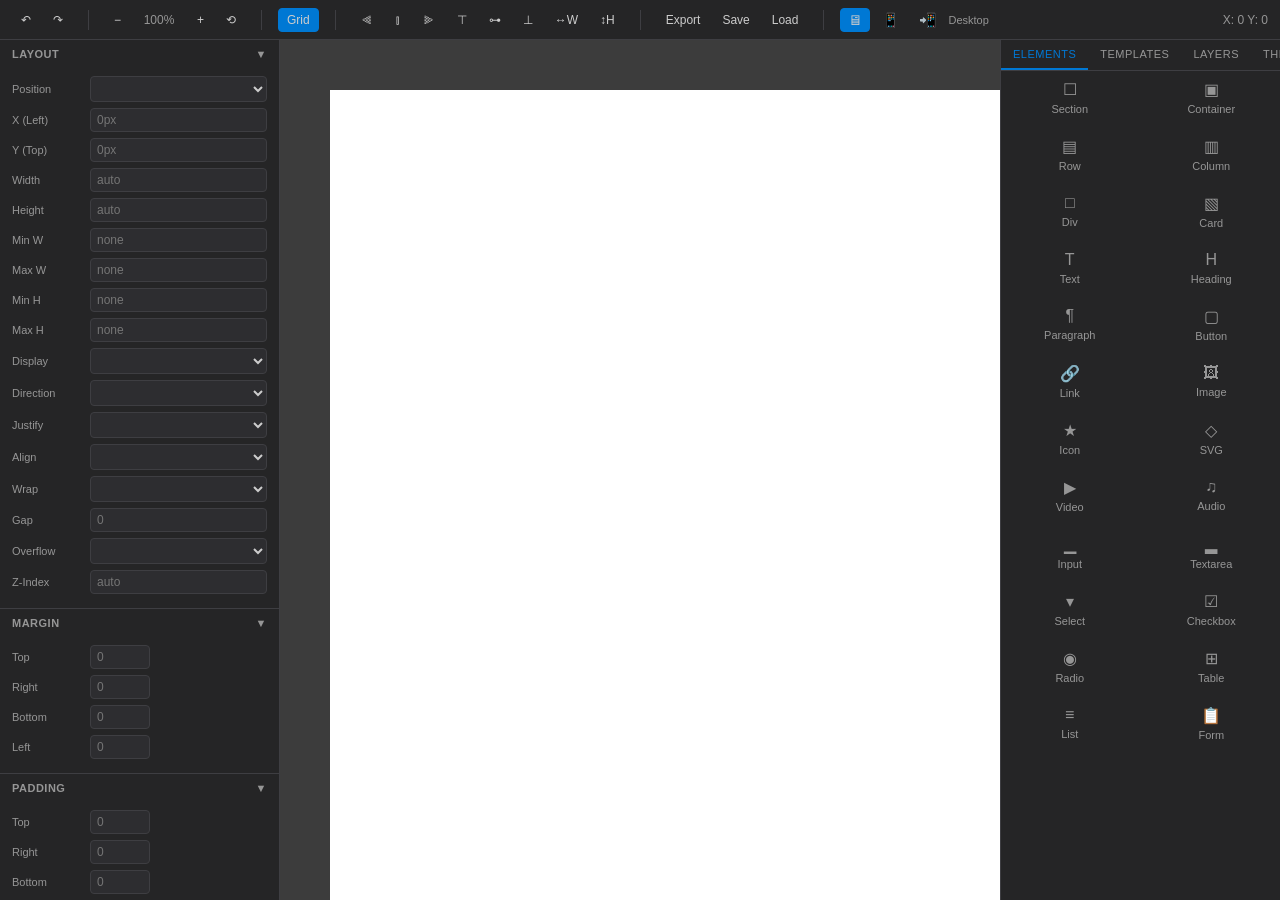
==== index.html @ 26aa36fc "add" ====
<!DOCTYPE html>
<html lang="vi">
<head>
    <meta charset="UTF-8">
    <meta name="viewport" content="width=device-width, initial-scale=1.0">
    <title>HTML Visual Editor</title>
    <link rel="stylesheet" href="css/editor.css">
</head>
<body>
    <div class="editor-layout">
        <!-- Toolbar -->
        <div class="editor-toolbar">
            <div class="toolbar-group">
                <button id="btn-undo" title="Undo (Ctrl+Z)">↶</button>
                <button id="btn-redo" title="Redo (Ctrl+Shift+Z)">↷</button>
            </div>
            <div class="toolbar-separator"></div>
            <div class="toolbar-group">
                <button id="btn-zoom-out" title="Zoom Out">−</button>
                <span class="zoom-display" id="zoom-display">100%</span>
                <button id="btn-zoom-in" title="Zoom In">+</button>
                <button id="btn-zoom-reset" title="Reset Zoom">⟲</button>
            </div>
            <div class="toolbar-separator"></div>
            <div class="toolbar-group">
                <button id="btn-toggle-grid" title="Toggle Grid" class="active">Grid</button>
            </div>
            <div class="toolbar-separator"></div>
            <div class="toolbar-group">
                <button id="btn-align-left" title="Align Left">⫷</button>
                <button id="btn-align-center" title="Align Center H">⫿</button>
                <button id="btn-align-right" title="Align Right">⫸</button>
                <button id="btn-align-top" title="Align Top">⊤</button>
                <button id="btn-align-middle" title="Align Middle V">⊶</button>
                <button id="btn-align-bottom" title="Align Bottom">⊥</button>
                <button id="btn-full-width" title="Full Width">↔W</button>
                <button id="btn-full-height" title="Full Height">↕H</button>
            </div>
            <div class="toolbar-separator"></div>
            <div class="toolbar-group">
                <button id="btn-export" title="Export">Export</button>
                <button id="btn-save" title="Save">Save</button>
                <button id="btn-load" title="Load">Load</button>
            </div>
            <div class="toolbar-separator"></div>
            <div class="toolbar-group" id="viewport-switcher">
                <button id="btn-bp-desktop" class="active" title="Desktop (full width)" data-bp="desktop">🖥</button>
                <button id="btn-bp-tablet" title="Tablet (768px)" data-bp="tablet">📱</button>
                <button id="btn-bp-mobile" title="Mobile (375px)" data-bp="mobile">📲</button>
                <span class="viewport-label" id="viewport-label">Desktop</span>
            </div>
            <span class="coords-display" id="coords-display">X: 0 Y: 0</span>
        </div>

        <!-- Main area -->
        <div class="editor-main">
            <!-- Left Panel: Properties -->
            <div class="panel-left" id="panel-left">
                <div class="panel-section">
                    <div class="panel-section-header">
                        Properties
                        <span class="arrow">▼</span>
                    </div>
                </div>
                <!-- Property panel content sẽ được render bởi JS -->
            </div>

            <!-- Canvas -->
            <div class="canvas-wrapper" id="canvas-wrapper">
                <div class="canvas-container" id="canvas-container">
                    <div class="canvas show-grid" id="canvas">
                        <!-- Elements sẽ được thêm vào đây -->
                    </div>
                </div>
                <!-- Overlay layer -->
                <div class="overlay-layer" id="overlay-layer"></div>
            </div>

            <!-- Right Panel: Elements + Layers -->
            <div class="panel-right" id="panel-right">
                <div class="panel-tabs">
                    <div class="panel-tab active" data-tab="elements">Elements</div>
                    <div class="panel-tab" data-tab="templates">Templates</div>
                    <div class="panel-tab" data-tab="layers">Layers</div>
                    <div class="panel-tab" data-tab="theme">Theme</div>
                </div>
                <div class="panel-tab-content active" data-tab-content="elements">
                    <!-- Element library content sẽ được render bởi JS -->
                </div>
                <div class="panel-tab-content" data-tab-content="templates">
                    <!-- Template library sẽ được render bởi JS -->
                </div>
                <div class="panel-tab-content" data-tab-content="layers">
                    <!-- Layer panel content sẽ được render bởi JS -->
                </div>
                <div class="panel-tab-content" data-tab-content="theme">
                    <!-- Theme manager sẽ được render bởi JS -->
                </div>
            </div>
        </div>
    </div>

    <!-- Context Menu -->
    <div class="context-menu" id="context-menu"></div>

    <!-- Main entry point -->
    <script type="module" src="js/editor.js"></script>
</body>
</html>
---- css/editor.css ----
/* ===== Reset & Base ===== */
* {
    margin: 0;
    padding: 0;
    box-sizing: border-box;
}

:root {
    --panel-width: 280px;
    --toolbar-height: 40px;
    --bg-primary: #1e1e1e;
    --bg-secondary: #252526;
    --bg-tertiary: #2d2d30;
    --bg-canvas: #3c3c3c;
    --text-primary: #cccccc;
    --text-secondary: #969696;
    --accent: #0078d4;
    --accent-hover: #1a8cff;
    --border-color: #3e3e42;
    --grid-color: rgba(255, 255, 255, 0.05);
    --grid-color-major: rgba(255, 255, 255, 0.1);
    --overlay-color: #0078d4;
    --hover-color: #ff6600;
    --handle-size: 8px;
    --guide-color: #ff00ff;
    --font-family: 'Segoe UI', Tahoma, Geneva, Verdana, sans-serif;
    --font-size: 12px;
    --radius: 4px;
    --transition: 0.15s ease;
}

html, body {
    width: 100%;
    height: 100%;
    overflow: hidden;
    font-family: var(--font-family);
    font-size: var(--font-size);
    color: var(--text-primary);
    background: var(--bg-primary);
}

/* ===== Layout chính ===== */
.editor-layout {
    display: flex;
    width: 100%;
    height: 100%;
    flex-direction: column;
}

.editor-toolbar {
    height: var(--toolbar-height);
    background: var(--bg-secondary);
    border-bottom: 1px solid var(--border-color);
    display: flex;
    align-items: center;
    padding: 0 12px;
    gap: 8px;
    flex-shrink: 0;
}

.editor-toolbar .toolbar-group {
    display: flex;
    align-items: center;
    gap: 4px;
}

.editor-toolbar .toolbar-separator {
    width: 1px;
    height: 20px;
    background: var(--border-color);
    margin: 0 8px;
}

.editor-toolbar button {
    background: transparent;
    border: 1px solid transparent;
    color: var(--text-primary);
    padding: 4px 8px;
    border-radius: var(--radius);
    cursor: pointer;
    font-size: var(--font-size);
    transition: background var(--transition);
}

.editor-toolbar button:hover {
    background: var(--bg-tertiary);
    border-color: var(--border-color);
}

.editor-toolbar button.active {
    background: var(--accent);
    border-color: var(--accent);
}

.editor-toolbar .zoom-display {
    color: var(--text-secondary);
    min-width: 50px;
    text-align: center;
}

.editor-toolbar .coords-display {
    color: var(--text-secondary);
    margin-left: auto;
    min-width: 100px;
    text-align: right;
}

.editor-main {
    display: flex;
    flex: 1;
    overflow: hidden;
}

/* ===== Left Panel (Property) ===== */
.panel-left {
    width: var(--panel-width);
    background: var(--bg-secondary);
    border-right: 1px solid var(--border-color);
    overflow-y: auto;
    flex-shrink: 0;
}

.panel-left::-webkit-scrollbar {
    width: 6px;
}

.panel-left::-webkit-scrollbar-track {
    background: var(--bg-secondary);
}

.panel-left::-webkit-scrollbar-thumb {
    background: var(--bg-tertiary);
    border-radius: 3px;
}

/* ===== Canvas Area ===== */
.canvas-wrapper {
    flex: 1;
    position: relative;
    overflow: hidden;
    background: var(--bg-canvas);
}

.canvas-container {
    position: absolute;
    top: 0;
    left: 0;
    width: 100%;
    height: 100%;
    overflow: auto;
    transform-origin: 0 0;
}

.canvas {
    position: relative;
    min-width: 2000px;
    min-height: 2000px;
    background: white;
    margin: 50px;
}

/* Grid nền */
.canvas.show-grid {
    background-image:
        linear-gradient(var(--grid-color) 1px, transparent 1px),
        linear-gradient(90deg, var(--grid-color) 1px, transparent 1px),
        linear-gradient(var(--grid-color-major) 1px, transparent 1px),
        linear-gradient(90deg, var(--grid-color-major) 1px, transparent 1px);
    background-size:
        10px 10px,
        10px 10px,
        100px 100px,
        100px 100px;
}

/* ===== Right Panel ===== */
.panel-right {
    width: var(--panel-width);
    background: var(--bg-secondary);
    border-left: 1px solid var(--border-color);
    display: flex;
    flex-direction: column;
    flex-shrink: 0;
    overflow: hidden;
}

.panel-right::-webkit-scrollbar {
    width: 6px;
}

.panel-right::-webkit-scrollbar-track {
    background: var(--bg-secondary);
}

.panel-right::-webkit-scrollbar-thumb {
    background: var(--bg-tertiary);
    border-radius: 3px;
}

/* ===== Panel Sections ===== */
.panel-section {
    border-bottom: 1px solid var(--border-color);
}

.panel-section-header {
    padding: 8px 12px;
    font-weight: 600;
    font-size: 11px;
    text-transform: uppercase;
    letter-spacing: 0.5px;
    color: var(--text-secondary);
    cursor: pointer;
    display: flex;
    justify-content: space-between;
    align-items: center;
    user-select: none;
}

.panel-section-header:hover {
    background: var(--bg-tertiary);
}

.panel-section-header .arrow {
    transition: transform var(--transition);
}

.panel-section-header.collapsed .arrow {
    transform: rotate(-90deg);
}

.panel-section-body {
    padding: 8px 12px;
}

.panel-section-body.collapsed {
    display: none;
}

/* ===== Form Controls ===== */
.prop-row {
    display: flex;
    align-items: center;
    margin-bottom: 6px;
    gap: 8px;
}

.prop-label {
    width: 70px;
    font-size: 11px;
    color: var(--text-secondary);
    flex-shrink: 0;
}

.prop-input {
    flex: 1;
    background: var(--bg-tertiary);
    border: 1px solid var(--border-color);
    color: var(--text-primary);
    padding: 4px 6px;
    border-radius: var(--radius);
    font-size: var(--font-size);
    outline: none;
    transition: border-color var(--transition);
}

.prop-input:focus {
    border-color: var(--accent);
}

.prop-input-short {
    width: 60px;
    flex: none;
}

.prop-select {
    flex: 1;
    background: var(--bg-tertiary);
    border: 1px solid var(--border-color);
    color: var(--text-primary);
    padding: 4px 6px;
    border-radius: var(--radius);
    font-size: var(--font-size);
    outline: none;
    cursor: pointer;
}

.prop-select:focus {
    border-color: var(--accent);
}

.prop-color {
    width: 24px;
    height: 24px;
    border: 1px solid var(--border-color);
    border-radius: var(--radius);
    cursor: pointer;
    padding: 0;
    overflow: hidden;
}

.prop-color::-webkit-color-swatch-wrapper {
    padding: 0;
}

.prop-color::-webkit-color-swatch {
    border: none;
}

/* Grid inputs (4 inputs cho margin/padding) */
.prop-grid {
    display: grid;
    grid-template-columns: 1fr 1fr;
    gap: 4px;
}

.prop-grid .prop-input {
    text-align: center;
}

/* ===== Overlay ===== */
.overlay-layer {
    position: absolute;
    top: 0;
    left: 0;
    width: 100%;
    height: 100%;
    pointer-events: none;
    z-index: 9999;
}

.overlay-selection {
    position: absolute;
    border: 2px solid var(--overlay-color);
    pointer-events: none;
}

.overlay-hover {
    position: absolute;
    border: 1px dashed var(--hover-color);
    pointer-events: none;
}

/* Resize Handles */
.resize-handle {
    position: absolute;
    width: var(--handle-size);
    height: var(--handle-size);
    background: white;
    border: 2px solid var(--overlay-color);
    border-radius: 1px;
    pointer-events: all;
    z-index: 10000;
}

.resize-handle.nw { top: -4px; left: -4px; cursor: nw-resize; }
.resize-handle.n { top: -4px; left: 50%; transform: translateX(-50%); cursor: n-resize; }
.resize-handle.ne { top: -4px; right: -4px; cursor: ne-resize; }
.resize-handle.e { top: 50%; right: -4px; transform: translateY(-50%); cursor: e-resize; }
.resize-handle.se { bottom: -4px; right: -4px; cursor: se-resize; }
.resize-handle.s { bottom: -4px; left: 50%; transform: translateX(-50%); cursor: s-resize; }
.resize-handle.sw { bottom: -4px; left: -4px; cursor: sw-resize; }
.resize-handle.w { top: 50%; left: -4px; transform: translateY(-50%); cursor: w-resize; }

/* Move Handle */
.move-handle {
    position: absolute;
    top: -24px;
    left: 50%;
    transform: translateX(-50%);
    width: 20px;
    height: 20px;
    background: var(--overlay-color);
    border-radius: 50%;
    cursor: move;
    pointer-events: all;
    display: flex;
    align-items: center;
    justify-content: center;
    z-index: 10000;
}

.move-handle::after {
    content: '✥';
    color: white;
    font-size: 10px;
}

/* Rotation Handle */
.rotation-handle {
    position: absolute;
    top: -40px;
    left: 50%;
    transform: translateX(-50%);
    width: 16px;
    height: 16px;
    background: white;
    border: 2px solid var(--overlay-color);
    border-radius: 50%;
    cursor: grab;
    pointer-events: all;
    z-index: 10000;
}

.rotation-line {
    position: absolute;
    top: -26px;
    left: 50%;
    transform: translateX(-50%);
    width: 1px;
    height: 16px;
    background: var(--overlay-color);
    pointer-events: none;
}

/* Dimension label */
.overlay-dimension {
    position: absolute;
    bottom: -22px;
    left: 50%;
    transform: translateX(-50%);
    background: var(--overlay-color);
    color: white;
    padding: 2px 6px;
    border-radius: 2px;
    font-size: 10px;
    white-space: nowrap;
    pointer-events: none;
}

/* Position label */
.overlay-position {
    position: absolute;
    top: -22px;
    left: 0;
    background: var(--overlay-color);
    color: white;
    padding: 2px 6px;
    border-radius: 2px;
    font-size: 10px;
    white-space: nowrap;
    pointer-events: none;
}

/* Guide Lines */
.guide-line {
    position: absolute;
    background: var(--guide-color);
    pointer-events: none;
    z-index: 9998;
}

.guide-line.horizontal {
    height: 1px;
    width: 100%;
    left: 0;
}

.guide-line.vertical {
    width: 1px;
    height: 100%;
    top: 0;
}

/* ===== Element Library ===== */
.element-library {
    padding: 8px;
    overflow-y: auto;
    flex: 1;
}

.element-library-grid {
    display: grid;
    grid-template-columns: 1fr 1fr;
    gap: 4px;
}

.element-library-item {
    padding: 8px 4px;
    text-align: center;
    border-radius: var(--radius);
    cursor: pointer;
    border: 1px solid transparent;
    transition: all var(--transition);
    font-size: 11px;
    color: var(--text-secondary);
}

.element-library-item:hover {
    background: var(--bg-tertiary);
    border-color: var(--border-color);
    color: var(--text-primary);
}

.element-library-item.disabled {
    opacity: 0.4;
    cursor: not-allowed;
}

.element-library-item .el-icon {
    display: block;
    margin-bottom: 4px;
    font-size: 16px;
}

/* ===== Layer Panel ===== */
.layer-panel {
    overflow-y: auto;
    flex: 1;
}

.layer-tree {
    padding: 4px 0;
}

.layer-item {
    padding: 4px 8px;
    display: flex;
    align-items: center;
    gap: 4px;
    cursor: pointer;
    border-radius: 2px;
    user-select: none;
    font-size: 12px;
}

.layer-item:hover {
    background: var(--bg-tertiary);
}

.layer-item.selected {
    background: var(--accent);
    color: white;
}

.layer-item .layer-indent {
    flex-shrink: 0;
}

.layer-item .layer-toggle {
    width: 16px;
    height: 16px;
    display: flex;
    align-items: center;
    justify-content: center;
    cursor: pointer;
    flex-shrink: 0;
}

.layer-item .layer-icon {
    width: 16px;
    text-align: center;
    flex-shrink: 0;
    font-size: 10px;
}

.layer-item .layer-name {
    flex: 1;
    overflow: hidden;
    text-overflow: ellipsis;
    white-space: nowrap;
}

.layer-item .layer-name-input {
    flex: 1;
    background: var(--bg-tertiary);
    border: 1px solid var(--accent);
    color: var(--text-primary);
    padding: 1px 4px;
    font-size: 12px;
    outline: none;
    border-radius: 2px;
}

/* Layer actions (visibility button) */
.layer-item .layer-actions {
    display: none;
    align-items: center;
    gap: 2px;
    flex-shrink: 0;
}

.layer-item:hover .layer-actions {
    display: flex;
}

.layer-item .layer-btn-vis {
    width: 16px;
    height: 16px;
    display: flex;
    align-items: center;
    justify-content: center;
    border-radius: 2px;
    font-size: 9px;
    cursor: pointer;
    color: var(--text-secondary);
    line-height: 1;
}

.layer-item .layer-btn-vis:hover {
    color: var(--text-primary);
    background: rgba(255,255,255,0.1);
}

/* Hidden element trong layer */
.layer-item.hidden .layer-name {
    opacity: 0.4;
    font-style: italic;
}

.layer-item.hidden .layer-btn-vis {
    display: flex;
    color: var(--text-secondary);
}

/* ===== Context Menu ===== */
.context-menu {
    position: fixed;
    background: var(--bg-secondary);
    border: 1px solid var(--border-color);
    border-radius: var(--radius);
    padding: 4px 0;
    min-width: 180px;
    box-shadow: 0 4px 12px rgba(0, 0, 0, 0.4);
    z-index: 99999;
    display: none;
}

.context-menu.visible {
    display: block;
}

.context-menu-item {
    padding: 6px 12px;
    display: flex;
    justify-content: space-between;
    align-items: center;
    cursor: pointer;
    font-size: 12px;
}

.context-menu-item:hover {
    background: var(--accent);
    color: white;
}

.context-menu-item.disabled {
    opacity: 0.4;
    cursor: not-allowed;
}

.context-menu-item .shortcut {
    color: var(--text-secondary);
    font-size: 11px;
    margin-left: 24px;
}

.context-menu-item:hover .shortcut {
    color: rgba(255, 255, 255, 0.7);
}

.context-menu-separator {
    height: 1px;
    background: var(--border-color);
    margin: 4px 0;
}

/* ===== Canvas Elements (trong canvas) ===== */
/* Position được quản lý hoàn toàn bởi JS — không set cứng ở đây */
.canvas [data-editor-element] {
    cursor: default;
    user-select: none;
    min-width: 20px;
    min-height: 20px;
}

/* ===== Tabs cho right panel ===== */
.panel-tabs {
    display: flex;
    border-bottom: 1px solid var(--border-color);
    flex-shrink: 0;
}

.panel-tab {
    flex: 1;
    padding: 8px 12px;
    text-align: center;
    cursor: pointer;
    font-size: 11px;
    text-transform: uppercase;
    letter-spacing: 0.5px;
    color: var(--text-secondary);
    border-bottom: 2px solid transparent;
    transition: all var(--transition);
}

.panel-tab:hover {
    color: var(--text-primary);
    background: var(--bg-tertiary);
}

.panel-tab.active {
    color: var(--accent);
    border-bottom-color: var(--accent);
}

.panel-tab-content {
    display: none;
    flex: 1;
    overflow-y: auto;
}

.panel-tab-content.active {
    display: flex;
    flex-direction: column;
}

/* ===== Scrollbar ===== */
::-webkit-scrollbar {
    width: 8px;
    height: 8px;
}

::-webkit-scrollbar-track {
    background: var(--bg-primary);
}

::-webkit-scrollbar-thumb {
    background: var(--bg-tertiary);
    border-radius: 4px;
}

::-webkit-scrollbar-thumb:hover {
    background: #555;
}

/* ===== Template Panel ===== */
.template-list {
    display: flex;
    flex-direction: column;
}

/* ===== Viewport Switcher ===== */
#viewport-switcher button {
    font-size: 14px;
    padding: 3px 7px;
}

.viewport-label {
    font-size: 11px;
    color: var(--text-secondary);
    min-width: 50px;
}

/* Canvas breakpoint indicator */
.canvas-wrapper.bp-tablet .canvas {
    box-shadow: 0 0 0 2px #f0a000, 0 0 0 4px rgba(240,160,0,0.2);
}

.canvas-wrapper.bp-mobile .canvas {
    box-shadow: 0 0 0 2px #e05050, 0 0 0 4px rgba(224,80,80,0.2);
}

/* ===== Multi-select notice in property panel ===== */
.multi-select-notice {
    padding: 10px 12px;
    font-size: 11px;
    color: var(--text-secondary);
    border-bottom: 1px solid var(--border-color);
    background: var(--bg-tertiary);
    text-align: center;
    letter-spacing: 0.3px;
}

/* Breakpoint badge trong property panel */
.bp-badge {
    padding: 4px 12px;
    font-size: 11px;
    font-weight: 600;
    border-bottom: 2px solid #f0a000;
    background: rgba(240, 160, 0, 0.1);
    color: #f0a000;
    text-align: center;
    letter-spacing: 0.3px;
}

.bp-badge[style*="display: none"] + * {
    /* Không cần thêm spacing khi badge ẩn */
}

/* Rubber-band selection rect */
.overlay-rubber-band {
    position: absolute;
    border: 1px dashed var(--accent);
    background: rgba(0, 120, 212, 0.08);
    pointer-events: none;
    z-index: 9998;
}

/* Multi-select badge */
.overlay-multi-badge {
    position: absolute;
    bottom: -22px;
    left: 50%;
    transform: translateX(-50%);
    background: var(--accent);
    color: white;
    padding: 2px 8px;
    border-radius: 2px;
    font-size: 10px;
    white-space: nowrap;
    pointer-events: none;
}

@keyframes fadeIn {
    from { opacity: 0; transform: translateX(-50%) translateY(10px); }
    to { opacity: 1; transform: translateX(-50%) translateY(0); }
}
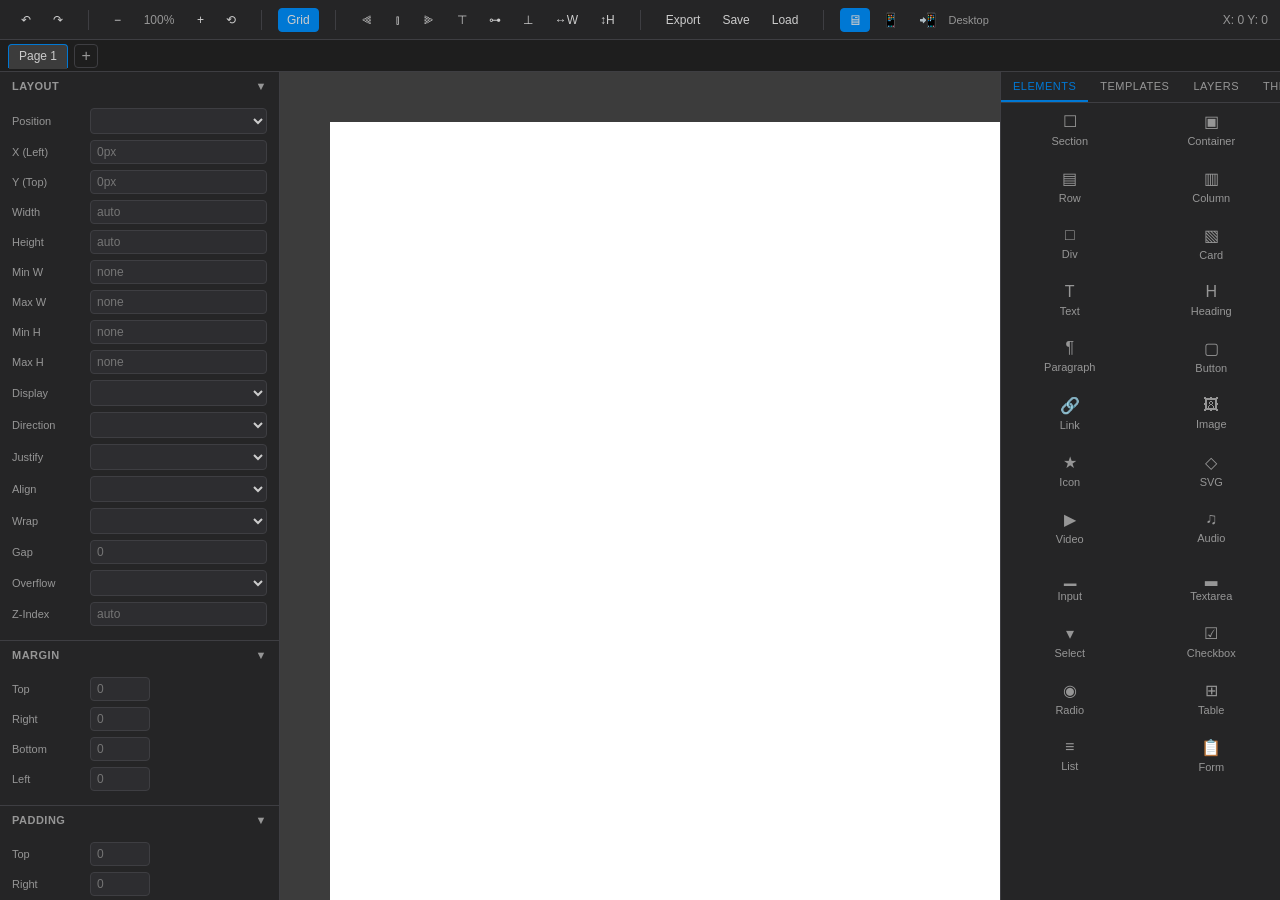
==== commit 0661e2a7: "update new" ====
--- a/index.html
+++ b/index.html
@@ -51,6 +51,9 @@
             </div>
             <span class="coords-display" id="coords-display">X: 0 Y: 0</span>
         </div>
+
+        <!-- Page Tab Bar -->
+        <div id="page-tab-bar"></div>
 
         <!-- Main area -->
         <div class="editor-main">
--- a/css/editor.css
+++ b/css/editor.css
@@ -815,3 +815,151 @@
     from { opacity: 0; transform: translateX(-50%) translateY(10px); }
     to { opacity: 1; transform: translateX(-50%) translateY(0); }
 }
+
+/* ===== Page Tab Bar ===== */
+#page-tab-bar {
+    display: flex;
+    align-items: center;
+    background: var(--bg-primary);
+    border-bottom: 1px solid var(--border-color);
+    padding: 0 8px;
+    gap: 2px;
+    height: 32px;
+    flex-shrink: 0;
+    overflow-x: auto;
+    overflow-y: hidden;
+    scrollbar-width: thin;
+}
+
+#page-tab-bar::-webkit-scrollbar {
+    height: 3px;
+}
+
+#page-tab-bar::-webkit-scrollbar-track {
+    background: transparent;
+}
+
+#page-tab-bar::-webkit-scrollbar-thumb {
+    background: var(--bg-tertiary);
+    border-radius: 2px;
+}
+
+.page-tab {
+    display: flex;
+    align-items: center;
+    height: 24px;
+    padding: 0 10px;
+    border-radius: var(--radius) var(--radius) 0 0;
+    cursor: pointer;
+    font-size: 12px;
+    color: var(--text-secondary);
+    background: var(--bg-secondary);
+    border: 1px solid var(--border-color);
+    border-bottom: none;
+    white-space: nowrap;
+    user-select: none;
+    transition: background var(--transition), color var(--transition);
+    position: relative;
+    flex-shrink: 0;
+    max-width: 160px;
+}
+
+.page-tab:hover {
+    background: var(--bg-tertiary);
+    color: var(--text-primary);
+}
+
+.page-tab.active {
+    background: var(--bg-canvas);
+    color: var(--text-primary);
+    border-color: var(--accent);
+    border-bottom-color: var(--bg-canvas);
+}
+
+.page-tab.active::after {
+    content: '';
+    position: absolute;
+    bottom: -1px;
+    left: 0;
+    right: 0;
+    height: 1px;
+    background: var(--bg-canvas);
+}
+
+.page-tab-name {
+    overflow: hidden;
+    text-overflow: ellipsis;
+    white-space: nowrap;
+    max-width: 130px;
+    display: block;
+}
+
+/* Inline rename input */
+.page-tab-rename-input {
+    background: var(--bg-tertiary);
+    border: 1px solid var(--accent);
+    color: var(--text-primary);
+    padding: 1px 4px;
+    font-size: 12px;
+    outline: none;
+    border-radius: 2px;
+    min-width: 60px;
+    max-width: 120px;
+    font-family: var(--font-family);
+}
+
+/* Add page button */
+.page-tab-add {
+    display: flex;
+    align-items: center;
+    justify-content: center;
+    width: 24px;
+    height: 24px;
+    border: 1px solid var(--border-color);
+    border-radius: var(--radius);
+    background: transparent;
+    color: var(--text-secondary);
+    font-size: 16px;
+    line-height: 1;
+    cursor: pointer;
+    flex-shrink: 0;
+    transition: background var(--transition), color var(--transition);
+    margin-left: 4px;
+}
+
+.page-tab-add:hover {
+    background: var(--bg-tertiary);
+    color: var(--text-primary);
+    border-color: var(--accent);
+}
+
+/* Tab Context Menu */
+.page-tab-context-menu {
+    position: fixed;
+    background: var(--bg-secondary);
+    border: 1px solid var(--border-color);
+    border-radius: var(--radius);
+    padding: 4px 0;
+    min-width: 140px;
+    box-shadow: 0 4px 12px rgba(0, 0, 0, 0.4);
+    z-index: 99999;
+}
+
+.page-tab-context-item {
+    padding: 6px 12px;
+    cursor: pointer;
+    font-size: 12px;
+    color: var(--text-primary);
+    transition: background var(--transition);
+}
+
+.page-tab-context-item:hover {
+    background: var(--accent);
+    color: white;
+}
+
+.page-tab-context-item.disabled {
+    opacity: 0.4;
+    cursor: not-allowed;
+    pointer-events: none;
+}
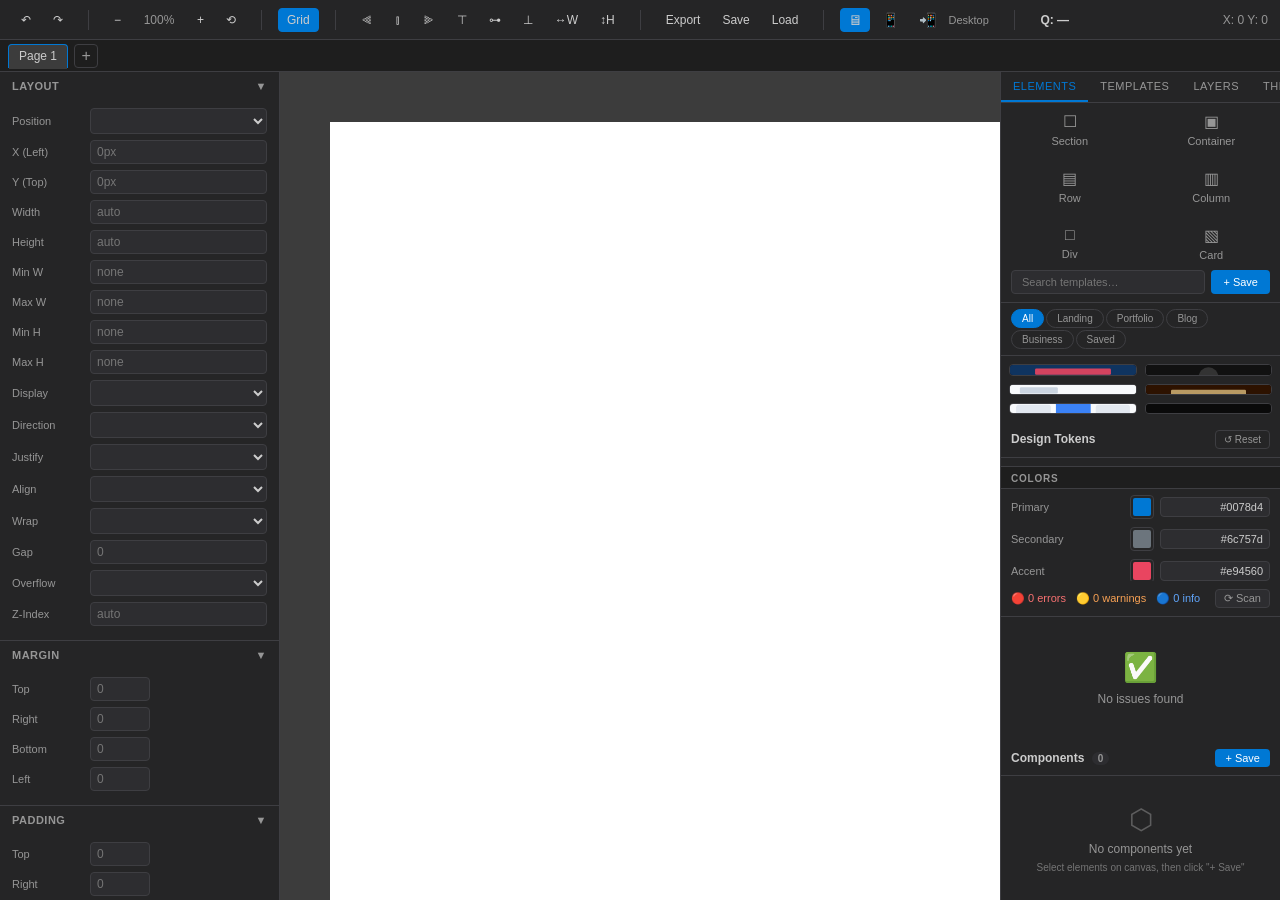
==== commit 073bb8c6: "ađ" ====
--- a/index.html
+++ b/index.html
@@ -49,6 +49,12 @@
                 <button id="btn-bp-mobile" title="Mobile (375px)" data-bp="mobile">📲</button>
                 <span class="viewport-label" id="viewport-label">Desktop</span>
             </div>
+            <div class="toolbar-separator"></div>
+            <div class="toolbar-group">
+                <button id="btn-quality" class="quality-score-btn" title="HTML Quality Score">
+                    <span id="quality-score-label">Q: —</span>
+                </button>
+            </div>
             <span class="coords-display" id="coords-display">X: 0 Y: 0</span>
         </div>
 
@@ -86,6 +92,8 @@
                     <div class="panel-tab" data-tab="templates">Templates</div>
                     <div class="panel-tab" data-tab="layers">Layers</div>
                     <div class="panel-tab" data-tab="theme">Theme</div>
+                    <div class="panel-tab" data-tab="quality">Quality</div>
+                    <div class="panel-tab" data-tab="components">Components</div>
                 </div>
                 <div class="panel-tab-content active" data-tab-content="elements">
                     <!-- Element library content sẽ được render bởi JS -->
@@ -99,6 +107,12 @@
                 <div class="panel-tab-content" data-tab-content="theme">
                     <!-- Theme manager sẽ được render bởi JS -->
                 </div>
+                <div class="panel-tab-content" data-tab-content="quality">
+                    <!-- Quality panel sẽ được render bởi JS -->
+                </div>
+                <div class="panel-tab-content" data-tab-content="components">
+                    <!-- Component panel sẽ được render bởi JS -->
+                </div>
             </div>
         </div>
     </div>
--- a/css/editor.css
+++ b/css/editor.css
@@ -963,3 +963,776 @@
     cursor: not-allowed;
     pointer-events: none;
 }
+
+/* ===== Quality Engine ===== */
+
+/* Quality Score Button trên toolbar */
+.quality-score-btn {
+    padding: 2px 10px;
+    border-radius: var(--radius);
+    font-size: 11px;
+    font-weight: 600;
+    cursor: pointer;
+    border: 1px solid var(--border-color);
+    background: var(--bg-secondary);
+    color: var(--text-secondary);
+    transition: background var(--transition), color var(--transition), border-color var(--transition);
+}
+.quality-score-btn:hover { background: var(--bg-tertiary); }
+.quality-score-btn.q-score-good  { border-color: #107c10; color: #6adc6a; }
+.quality-score-btn.q-score-warn  { border-color: #ca5010; color: #f7a154; }
+.quality-score-btn.q-score-bad   { border-color: #c42b1c; color: #f87171; }
+
+/* Quality Badge trên canvas (overlay layer) */
+.quality-badge {
+    position: absolute;
+    font-size: 12px;
+    line-height: 1;
+    cursor: pointer;
+    z-index: 9000;
+    pointer-events: all;
+    filter: drop-shadow(0 1px 2px rgba(0,0,0,0.5));
+    transition: transform 0.1s;
+}
+.quality-badge:hover { transform: scale(1.3); }
+
+/* Quality Panel Container */
+[data-tab-content="quality"] {
+    display: flex;
+    flex-direction: column;
+    height: 100%;
+    overflow: hidden;
+}
+
+/* Panel Header */
+.quality-panel-header {
+    display: flex;
+    align-items: center;
+    justify-content: space-between;
+    padding: 8px 10px;
+    border-bottom: 1px solid var(--border-color);
+    flex-shrink: 0;
+    background: var(--bg-secondary);
+}
+
+.quality-summary {
+    display: flex;
+    gap: 10px;
+    font-size: 11px;
+}
+.q-error   { color: #f87171; }
+.q-warning { color: #f7a154; }
+.q-info    { color: #60a5fa; }
+
+.quality-rescan-btn {
+    background: var(--bg-tertiary);
+    border: 1px solid var(--border-color);
+    color: var(--text-secondary);
+    padding: 2px 8px;
+    border-radius: var(--radius);
+    font-size: 11px;
+    cursor: pointer;
+    transition: background var(--transition);
+}
+.quality-rescan-btn:hover { background: var(--accent); color: white; }
+
+/* Empty state */
+.quality-empty {
+    display: flex;
+    flex-direction: column;
+    align-items: center;
+    justify-content: center;
+    flex: 1;
+    gap: 8px;
+    color: var(--text-secondary);
+    font-size: 12px;
+}
+.quality-empty span { font-size: 28px; }
+
+/* Issue List */
+.quality-issue-list {
+    flex: 1;
+    overflow-y: auto;
+    padding: 6px 0;
+}
+
+.quality-issue {
+    padding: 8px 10px;
+    border-bottom: 1px solid var(--border-color);
+    transition: background var(--transition);
+}
+.quality-issue:hover    { background: var(--bg-tertiary); }
+.quality-issue.highlighted { background: rgba(0, 120, 212, 0.12); }
+
+.quality-issue-main {
+    display: flex;
+    gap: 8px;
+    align-items: flex-start;
+    margin-bottom: 6px;
+}
+
+.quality-issue-icon {
+    font-size: 12px;
+    flex-shrink: 0;
+    margin-top: 1px;
+}
+
+.quality-issue-body { flex: 1; min-width: 0; }
+
+.quality-issue-message {
+    font-size: 11px;
+    color: var(--text-primary);
+    font-weight: 500;
+    line-height: 1.4;
+    word-break: break-word;
+}
+
+.quality-issue-suggestion {
+    font-size: 10px;
+    color: var(--text-secondary);
+    margin-top: 2px;
+    line-height: 1.4;
+}
+
+.quality-issue-actions {
+    display: flex;
+    gap: 4px;
+    padding-left: 20px;
+}
+
+.quality-btn {
+    padding: 2px 8px;
+    font-size: 10px;
+    border-radius: var(--radius);
+    cursor: pointer;
+    border: 1px solid var(--border-color);
+    background: var(--bg-tertiary);
+    color: var(--text-secondary);
+    transition: background var(--transition), color var(--transition);
+}
+.quality-btn:hover { background: var(--bg-primary); color: var(--text-primary); }
+.quality-btn-fix   { border-color: #107c10; color: #6adc6a; }
+.quality-btn-fix:hover { background: #107c10; color: white; }
+.quality-btn-goto  { border-color: var(--accent); color: #60a5fa; }
+.quality-btn-goto:hover { background: var(--accent); color: white; }
+
+/* ===== Component Panel ===== */
+
+[data-tab-content="components"] {
+    display: flex;
+    flex-direction: column;
+    height: 100%;
+    overflow: hidden;
+}
+
+.comp-panel-header {
+    display: flex;
+    align-items: center;
+    justify-content: space-between;
+    padding: 8px 10px;
+    border-bottom: 1px solid var(--border-color);
+    flex-shrink: 0;
+    background: var(--bg-secondary);
+}
+
+.comp-panel-title {
+    font-size: 12px;
+    font-weight: 600;
+    color: var(--text-primary);
+}
+
+.comp-count {
+    background: var(--bg-tertiary);
+    border-radius: 8px;
+    padding: 1px 6px;
+    font-size: 10px;
+    color: var(--text-secondary);
+    margin-left: 4px;
+}
+
+.comp-save-btn {
+    background: var(--accent);
+    border: none;
+    color: white;
+    padding: 3px 10px;
+    border-radius: var(--radius);
+    font-size: 11px;
+    cursor: pointer;
+    transition: opacity var(--transition);
+}
+.comp-save-btn:hover { opacity: 0.85; }
+
+/* Empty state */
+.comp-empty {
+    display: flex;
+    flex-direction: column;
+    align-items: center;
+    justify-content: center;
+    flex: 1;
+    gap: 6px;
+    color: var(--text-secondary);
+    text-align: center;
+    padding: 20px;
+}
+.comp-empty span { font-size: 28px; opacity: 0.5; }
+.comp-empty p    { font-size: 12px; margin: 0; }
+.comp-empty small { font-size: 10px; opacity: 0.7; }
+
+/* Component Grid */
+.comp-grid {
+    display: grid;
+    grid-template-columns: 1fr 1fr;
+    gap: 8px;
+    padding: 8px;
+    overflow-y: auto;
+    flex: 1;
+}
+
+/* Component Card */
+.comp-card {
+    background: var(--bg-secondary);
+    border: 1px solid var(--border-color);
+    border-radius: var(--radius);
+    cursor: pointer;
+    overflow: hidden;
+    transition: border-color var(--transition), box-shadow var(--transition);
+    display: flex;
+    flex-direction: column;
+}
+.comp-card:hover {
+    border-color: var(--accent);
+    box-shadow: 0 2px 8px rgba(0,0,0,0.3);
+}
+
+/* Thumbnail */
+.comp-thumb {
+    width: 100%;
+    height: 64px;
+    background: var(--bg-tertiary) center/cover no-repeat;
+    border-bottom: 1px solid var(--border-color);
+    flex-shrink: 0;
+}
+
+/* Component Name */
+.comp-name {
+    padding: 4px 8px;
+    font-size: 11px;
+    color: var(--text-primary);
+    white-space: nowrap;
+    overflow: hidden;
+    text-overflow: ellipsis;
+    flex: 1;
+    cursor: text;
+}
+
+.comp-rename-input {
+    width: calc(100% - 16px);
+    margin: 2px 8px;
+    background: var(--bg-tertiary);
+    border: 1px solid var(--accent);
+    color: var(--text-primary);
+    font-size: 11px;
+    padding: 2px 4px;
+    border-radius: 2px;
+    outline: none;
+    font-family: var(--font-family);
+}
+
+/* Component Actions */
+.comp-actions {
+    display: flex;
+    gap: 4px;
+    padding: 4px 6px;
+    border-top: 1px solid var(--border-color);
+    background: var(--bg-primary);
+}
+
+.comp-btn {
+    flex: 1;
+    padding: 2px 4px;
+    font-size: 10px;
+    border-radius: 2px;
+    cursor: pointer;
+    border: 1px solid var(--border-color);
+    background: var(--bg-tertiary);
+    color: var(--text-secondary);
+    transition: background var(--transition), color var(--transition);
+    white-space: nowrap;
+    overflow: hidden;
+    text-overflow: ellipsis;
+}
+.comp-btn:hover          { background: var(--accent); color: white; border-color: var(--accent); }
+.comp-btn-delete         { flex: 0 0 auto; color: #f87171; border-color: #f87171; }
+.comp-btn-delete:hover   { background: #c42b1c; color: white; border-color: #c42b1c; }
+
+/* ===== Layer Panel — Component Instance indicator ===== */
+
+.layer-item.is-component {
+    border-left: 2px solid var(--accent);
+}
+
+.layer-comp-badge {
+    font-size: 10px;
+    color: var(--accent);
+    margin-left: 4px;
+    flex-shrink: 0;
+    opacity: 0.8;
+}
+
+/* ===== Template Marketplace ===== */
+
+[data-tab-content="templates"] {
+    display: flex;
+    flex-direction: column;
+    height: 100%;
+    overflow: hidden;
+}
+
+/* Toolbar */
+.tpl-toolbar {
+    display: flex;
+    gap: 6px;
+    padding: 8px 10px;
+    border-bottom: 1px solid var(--border-color);
+    flex-shrink: 0;
+}
+
+.tpl-search {
+    flex: 1;
+    background: var(--bg-tertiary);
+    border: 1px solid var(--border-color);
+    color: var(--text-primary);
+    padding: 5px 10px;
+    border-radius: var(--radius);
+    font-size: 11px;
+    outline: none;
+    font-family: var(--font-family);
+}
+.tpl-search:focus { border-color: var(--accent); }
+
+.tpl-save-btn {
+    background: var(--accent);
+    border: none;
+    color: white;
+    padding: 5px 12px;
+    border-radius: var(--radius);
+    font-size: 11px;
+    cursor: pointer;
+    white-space: nowrap;
+    transition: opacity var(--transition);
+}
+.tpl-save-btn:hover { opacity: 0.85; }
+
+/* Filter bar */
+.tpl-filter-bar {
+    display: flex;
+    gap: 2px;
+    padding: 6px 10px;
+    border-bottom: 1px solid var(--border-color);
+    flex-shrink: 0;
+    flex-wrap: wrap;
+}
+
+.tpl-filter-btn {
+    background: none;
+    border: 1px solid var(--border-color);
+    color: var(--text-secondary);
+    padding: 3px 10px;
+    border-radius: 20px;
+    font-size: 10px;
+    cursor: pointer;
+    transition: background var(--transition), color var(--transition), border-color var(--transition);
+}
+.tpl-filter-btn:hover  { background: var(--bg-tertiary); color: var(--text-primary); }
+.tpl-filter-btn.active { background: var(--accent); color: white; border-color: var(--accent); }
+
+/* Grid */
+.tpl-grid {
+    display: grid;
+    grid-template-columns: 1fr 1fr;
+    gap: 8px;
+    padding: 8px;
+    overflow-y: auto;
+    flex: 1;
+}
+
+/* Empty state */
+.tpl-empty {
+    grid-column: 1 / -1;
+    display: flex;
+    flex-direction: column;
+    align-items: center;
+    justify-content: center;
+    padding: 32px 16px;
+    gap: 8px;
+    color: var(--text-secondary);
+    font-size: 12px;
+}
+.tpl-empty span { font-size: 24px; opacity: 0.5; }
+
+/* Card */
+.tpl-card {
+    background: var(--bg-secondary);
+    border: 1px solid var(--border-color);
+    border-radius: var(--radius);
+    overflow: hidden;
+    display: flex;
+    flex-direction: column;
+    transition: border-color var(--transition), box-shadow var(--transition);
+}
+.tpl-card:hover {
+    border-color: var(--accent);
+    box-shadow: 0 2px 8px rgba(0,0,0,0.3);
+}
+.tpl-card-user { border-style: dashed; }
+
+/* Thumbnail */
+.tpl-thumb {
+    width: 100%;
+    height: 72px;
+    background: var(--bg-tertiary) center/cover no-repeat;
+    border-bottom: 1px solid var(--border-color);
+    flex-shrink: 0;
+}
+
+/* Card info */
+.tpl-card-info {
+    display: flex;
+    align-items: center;
+    justify-content: space-between;
+    padding: 6px 8px 0;
+}
+.tpl-card-name  { font-size: 11px; font-weight: 600; color: var(--text-primary); }
+.tpl-card-pages { font-size: 10px; color: var(--text-secondary); }
+
+.tpl-card-desc {
+    font-size: 10px;
+    color: var(--text-secondary);
+    margin: 2px 8px 6px;
+    line-height: 1.4;
+    display: -webkit-box;
+    -webkit-line-clamp: 2;
+    -webkit-box-orient: vertical;
+    overflow: hidden;
+}
+
+/* Card actions */
+.tpl-card-actions {
+    display: flex;
+    gap: 4px;
+    padding: 0 6px 6px;
+    margin-top: auto;
+}
+
+.tpl-btn {
+    flex: 1;
+    padding: 4px 6px;
+    font-size: 10px;
+    border-radius: 3px;
+    cursor: pointer;
+    border: 1px solid var(--border-color);
+    background: var(--bg-tertiary);
+    color: var(--text-secondary);
+    transition: background var(--transition), color var(--transition);
+    white-space: nowrap;
+    overflow: hidden;
+    text-overflow: ellipsis;
+}
+.tpl-btn:hover         { background: var(--bg-primary); color: var(--text-primary); }
+.tpl-btn-primary       { background: var(--accent); color: white; border-color: var(--accent); }
+.tpl-btn-primary:hover { opacity: 0.85; }
+.tpl-btn-danger        { flex: 0 0 auto; color: #f87171; border-color: #f87171; }
+.tpl-btn-danger:hover  { background: #c42b1c; color: white; border-color: #c42b1c; }
+.tpl-btn-icon          { flex: 0 0 auto; padding: 4px 8px; }
+
+/* ── Preview Modal ── */
+.tpl-preview-modal {
+    position: fixed;
+    inset: 0;
+    background: rgba(0,0,0,0.65);
+    z-index: 200000;
+    display: flex;
+    align-items: center;
+    justify-content: center;
+}
+
+.tpl-preview-box {
+    background: var(--bg-secondary);
+    border: 1px solid var(--border-color);
+    border-radius: 10px;
+    width: 480px;
+    max-height: 80vh;
+    display: flex;
+    flex-direction: column;
+    box-shadow: 0 16px 48px rgba(0,0,0,0.5);
+    overflow: hidden;
+}
+
+.tpl-preview-header {
+    display: flex;
+    align-items: center;
+    justify-content: space-between;
+    padding: 14px 16px;
+    border-bottom: 1px solid var(--border-color);
+    flex-shrink: 0;
+}
+.tpl-preview-header strong { font-size: 14px; color: var(--text-primary); }
+.tpl-preview-meta {
+    display: block;
+    font-size: 11px;
+    color: var(--text-secondary);
+    margin-top: 2px;
+}
+.tpl-preview-close {
+    background: none;
+    border: none;
+    color: var(--text-secondary);
+    font-size: 16px;
+    cursor: pointer;
+    padding: 4px;
+}
+.tpl-preview-close:hover { color: var(--text-primary); }
+
+.tpl-preview-body {
+    flex: 1;
+    overflow-y: auto;
+    padding: 16px;
+    display: flex;
+    flex-direction: column;
+    gap: 12px;
+}
+
+.tpl-preview-thumb {
+    width: 100%;
+    height: 200px;
+    background: var(--bg-tertiary) center/cover no-repeat;
+    border-radius: 6px;
+    border: 1px solid var(--border-color);
+}
+
+.tpl-preview-desc {
+    font-size: 13px;
+    color: var(--text-secondary);
+    margin: 0;
+    line-height: 1.6;
+}
+
+.tpl-preview-pages {
+    font-size: 12px;
+    color: var(--text-secondary);
+    padding: 8px 12px;
+    background: var(--bg-tertiary);
+    border-radius: var(--radius);
+}
+.tpl-preview-pages strong { color: var(--text-primary); }
+
+.tpl-preview-footer {
+    display: flex;
+    gap: 8px;
+    padding: 12px 16px;
+    border-top: 1px solid var(--border-color);
+    flex-shrink: 0;
+}
+.tpl-preview-footer .tpl-btn { flex: 1; padding: 8px; font-size: 12px; }
+
+/* ── Editor notification toast ── */
+.editor-notification {
+    position: fixed;
+    bottom: 24px;
+    left: 50%;
+    transform: translateX(-50%);
+    background: #333;
+    color: #fff;
+    padding: 10px 20px;
+    border-radius: 6px;
+    font-size: 12px;
+    z-index: 999999;
+    box-shadow: 0 4px 12px rgba(0,0,0,0.3);
+    transition: opacity 0.3s ease;
+    pointer-events: none;
+}
+
+/* ===== Theme Manager Panel ===== */
+
+[data-tab-content="theme"] {
+    display: flex;
+    flex-direction: column;
+    height: 100%;
+    overflow: hidden;
+}
+
+.theme-header {
+    display: flex;
+    align-items: center;
+    justify-content: space-between;
+    padding: 8px 10px;
+    border-bottom: 1px solid var(--border-color);
+    flex-shrink: 0;
+    background: var(--bg-secondary);
+}
+
+.theme-title {
+    font-size: 12px;
+    font-weight: 600;
+    color: var(--text-primary);
+}
+
+.theme-reset-btn {
+    background: none;
+    border: 1px solid var(--border-color);
+    color: var(--text-secondary);
+    padding: 3px 8px;
+    border-radius: var(--radius);
+    font-size: 10px;
+    cursor: pointer;
+    transition: background var(--transition), color var(--transition);
+}
+.theme-reset-btn:hover { background: var(--bg-tertiary); color: var(--text-primary); }
+
+.theme-body {
+    flex: 1;
+    overflow-y: auto;
+    padding: 8px 0;
+}
+
+.theme-group {
+    margin-bottom: 4px;
+}
+
+.theme-group-label {
+    font-size: 10px;
+    font-weight: 700;
+    color: var(--text-secondary);
+    text-transform: uppercase;
+    letter-spacing: 0.8px;
+    padding: 6px 10px 4px;
+    background: var(--bg-primary);
+    border-top: 1px solid var(--border-color);
+    border-bottom: 1px solid var(--border-color);
+    margin-bottom: 2px;
+}
+
+.theme-row {
+    display: flex;
+    align-items: center;
+    justify-content: space-between;
+    padding: 4px 10px;
+    gap: 8px;
+    min-height: 30px;
+}
+.theme-row:hover { background: var(--bg-tertiary); }
+
+.theme-token-label {
+    font-size: 11px;
+    color: var(--text-secondary);
+    flex: 1;
+    min-width: 0;
+    white-space: nowrap;
+    overflow: hidden;
+    text-overflow: ellipsis;
+    cursor: default;
+}
+
+/* Color row */
+.theme-color-wrap {
+    display: flex;
+    align-items: center;
+    gap: 6px;
+    flex-shrink: 0;
+}
+
+.theme-color-swatch {
+    width: 24px;
+    height: 24px;
+    border-radius: 4px;
+    border: 1px solid var(--border-color);
+    padding: 0;
+    cursor: pointer;
+    background: none;
+    flex-shrink: 0;
+}
+.theme-color-swatch::-webkit-color-swatch-wrapper { padding: 2px; }
+.theme-color-swatch::-webkit-color-swatch { border: none; border-radius: 2px; }
+
+/* Text / size inputs */
+.theme-token-input {
+    width: 110px;
+    background: var(--bg-tertiary);
+    border: 1px solid var(--border-color);
+    color: var(--text-primary);
+    padding: 3px 6px;
+    border-radius: var(--radius);
+    font-size: 11px;
+    outline: none;
+    font-family: var(--font-family);
+    text-align: right;
+    flex-shrink: 0;
+}
+.theme-token-input:focus { border-color: var(--accent); }
+
+/* Font family select */
+.theme-token-select {
+    width: 120px;
+    background: var(--bg-tertiary);
+    border: 1px solid var(--border-color);
+    color: var(--text-primary);
+    padding: 3px 6px;
+    border-radius: var(--radius);
+    font-size: 11px;
+    outline: none;
+    flex-shrink: 0;
+    cursor: pointer;
+}
+.theme-token-select:focus { border-color: var(--accent); }
+
+/* ===== Inline CSS Editor (property panel section) ===== */
+
+.css-editor-toolbar {
+    display: flex;
+    gap: 4px;
+    padding: 6px 8px;
+    border-bottom: 1px solid var(--border-color);
+    background: var(--bg-secondary);
+}
+
+.css-editor-btn {
+    padding: 3px 10px;
+    font-size: 10px;
+    border-radius: var(--radius);
+    cursor: pointer;
+    border: 1px solid var(--border-color);
+    background: var(--bg-tertiary);
+    color: var(--text-secondary);
+    transition: background var(--transition), color var(--transition);
+}
+.css-editor-btn:hover          { background: var(--bg-primary); color: var(--text-primary); }
+.css-editor-btn-primary        { background: var(--accent); color: white; border-color: var(--accent); }
+.css-editor-btn-primary:hover  { opacity: 0.85; }
+
+.css-editor-textarea {
+    width: 100%;
+    min-height: 160px;
+    background: #1a1a1a;
+    border: none;
+    border-bottom: 1px solid var(--border-color);
+    color: #e0e0e0;
+    font-family: 'Consolas', 'Fira Code', monospace;
+    font-size: 11px;
+    line-height: 1.6;
+    padding: 8px 10px;
+    resize: vertical;
+    outline: none;
+    box-sizing: border-box;
+    tab-size: 2;
+}
+.css-editor-textarea:focus { border-color: var(--accent); }
+
+.css-editor-error {
+    padding: 5px 8px;
+    font-size: 10px;
+    color: #f87171;
+    background: rgba(200, 30, 30, 0.1);
+    border-top: 1px solid rgba(200, 30, 30, 0.3);
+    word-break: break-word;
+    line-height: 1.5;
+}
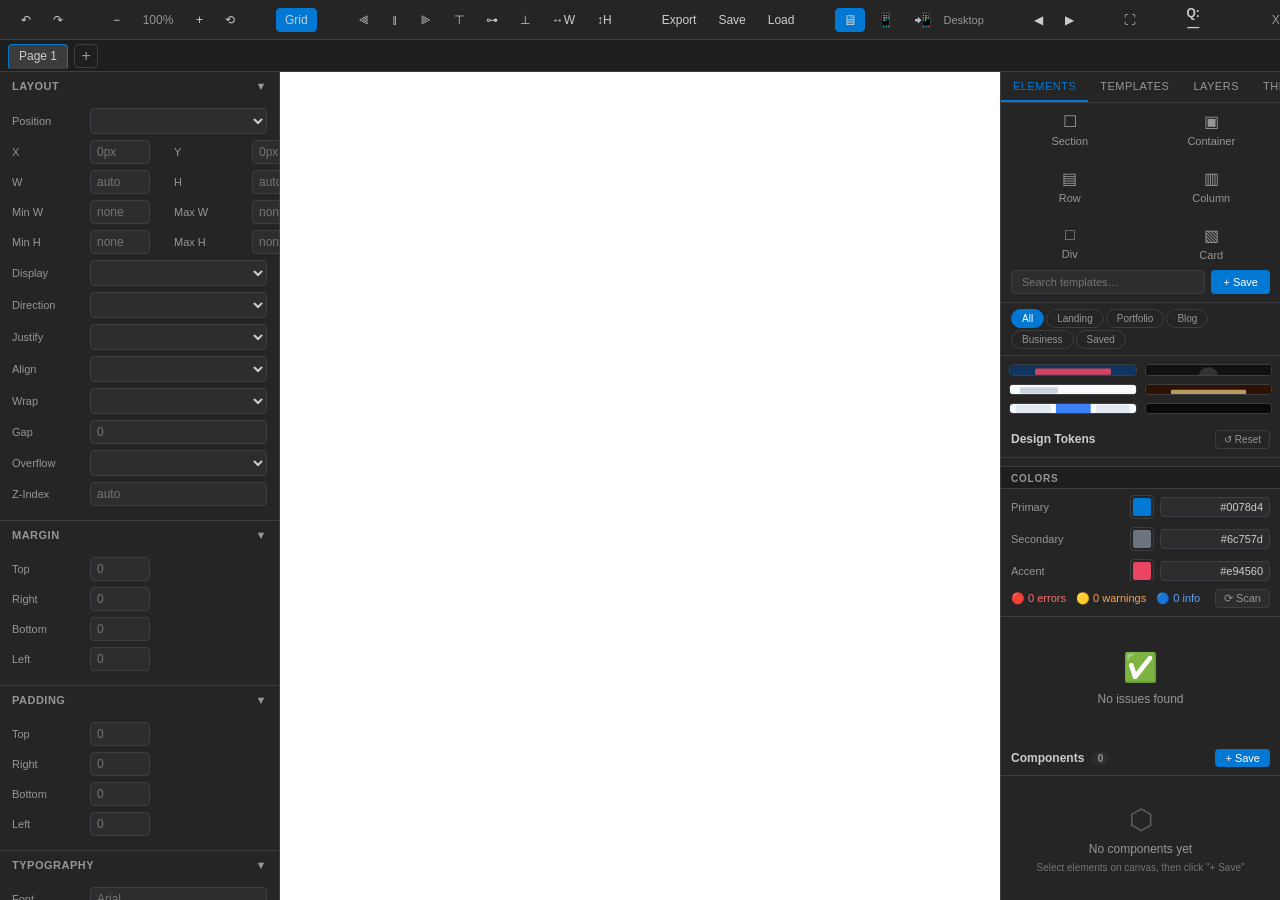
==== commit 2948835e: "refactor" ====
--- a/index.html
+++ b/index.html
@@ -51,6 +51,15 @@
             </div>
             <div class="toolbar-separator"></div>
             <div class="toolbar-group">
+                <button id="btn-toggle-left" title="Toggle Left Panel">◀</button>
+                <button id="btn-toggle-right" title="Toggle Right Panel">▶</button>
+            </div>
+            <div class="toolbar-separator"></div>
+            <div class="toolbar-group">
+                <button id="btn-fullscreen" title="Toggle Fullscreen">⛶</button>
+            </div>
+            <div class="toolbar-separator"></div>
+            <div class="toolbar-group">
                 <button id="btn-quality" class="quality-score-btn" title="HTML Quality Score">
                     <span id="quality-score-label">Q: —</span>
                 </button>
@@ -77,8 +86,10 @@
             <!-- Canvas -->
             <div class="canvas-wrapper" id="canvas-wrapper">
                 <div class="canvas-container" id="canvas-container">
-                    <div class="canvas show-grid" id="canvas">
-                        <!-- Elements sẽ được thêm vào đây -->
+                    <div class="canvas-inner" id="canvas-inner">
+                        <div class="canvas show-grid" id="canvas">
+                            <!-- Elements sẽ được thêm vào đây -->
+                        </div>
                     </div>
                 </div>
                 <!-- Overlay layer -->
--- a/css/editor.css
+++ b/css/editor.css
@@ -148,15 +148,27 @@
     width: 100%;
     height: 100%;
     overflow: auto;
-    transform-origin: 0 0;
+}
+
+/* Inner wrapper: căn giữa canvas theo cả hai chiều */
+.canvas-inner {
+    display: flex;
+    align-items: center;
+    justify-content: center;
+    min-width: 100%;
+    min-height: 100%;
+    padding: 60px;
+    box-sizing: border-box;
 }
 
 .canvas {
     position: relative;
-    min-width: 2000px;
-    min-height: 2000px;
+    width: 1440px;
+    min-height: 900px;
     background: white;
-    margin: 50px;
+    flex-shrink: 0;
+    box-shadow: 0 4px 24px rgba(0,0,0,0.4);
+    transform-origin: top center;
 }
 
 /* Grid nền */
@@ -171,6 +183,7 @@
         10px 10px,
         100px 100px,
         100px 100px;
+    background-origin: border-box;
 }
 
 /* ===== Right Panel ===== */
@@ -182,6 +195,23 @@
     flex-direction: column;
     flex-shrink: 0;
     overflow: hidden;
+}
+
+.panel-right.hidden {
+    display: none;
+}
+
+.panel-left.hidden {
+    display: none;
+}
+
+.editor-main.fullscreen .panel-left,
+.editor-main.fullscreen .panel-right {
+    display: none;
+}
+
+.editor-main.fullscreen .canvas-wrapper {
+    flex: 1;
 }
 
 .panel-right::-webkit-scrollbar {
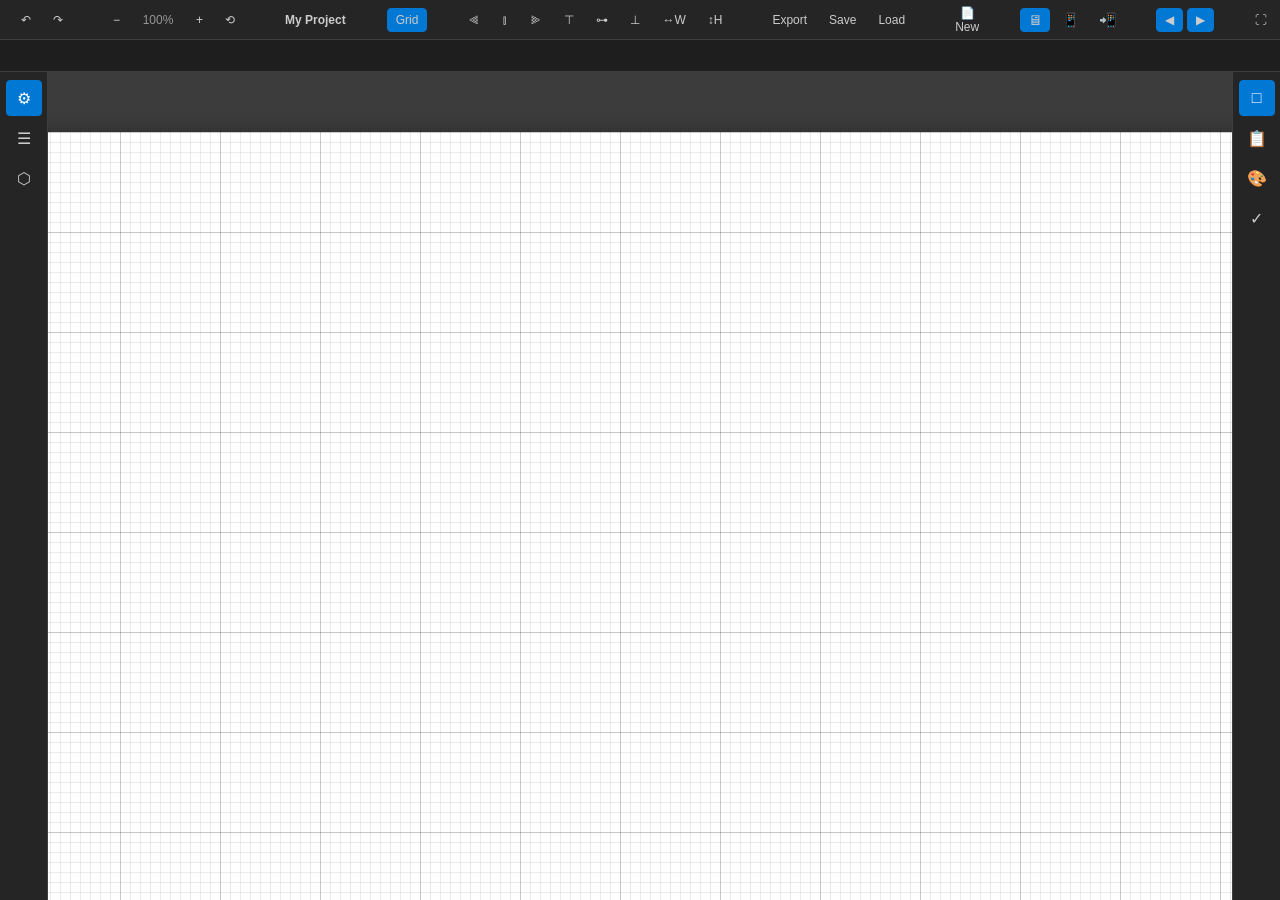
==== commit 5533c716: "refactor" ====
--- a/index.html
+++ b/index.html
@@ -4,11 +4,26 @@
     <meta charset="UTF-8">
     <meta name="viewport" content="width=device-width, initial-scale=1.0">
     <title>HTML Visual Editor</title>
-    <link rel="stylesheet" href="css/editor.css">
+    <link rel="stylesheet" href="css/variables.css">
+    <link rel="stylesheet" href="css/layout.css">
+    <link rel="stylesheet" href="css/scrollbar.css">
+    <link rel="stylesheet" href="css/panels.css">
+    <link rel="stylesheet" href="css/canvas.css">
+    <link rel="stylesheet" href="css/overlay.css">
+    <link rel="stylesheet" href="css/layers.css">
+    <link rel="stylesheet" href="css/context-menu.css">
+    <link rel="stylesheet" href="css/page-tabs.css">
+    <link rel="stylesheet" href="css/viewport.css">
+    <link rel="stylesheet" href="css/quality.css">
+    <link rel="stylesheet" href="css/components.css">
+    <link rel="stylesheet" href="css/templates.css">
+    <link rel="stylesheet" href="css/theme.css">
+    <link rel="stylesheet" href="css/css-editor.css">
+    <link rel="stylesheet" href="css/notifications.css">
 </head>
 <body>
     <div class="editor-layout">
-        <!-- Toolbar -->
+        <!-- Top Toolbar -->
         <div class="editor-toolbar">
             <div class="toolbar-group">
                 <button id="btn-undo" title="Undo (Ctrl+Z)">↶</button>
@@ -20,6 +35,10 @@
                 <span class="zoom-display" id="zoom-display">100%</span>
                 <button id="btn-zoom-in" title="Zoom In">+</button>
                 <button id="btn-zoom-reset" title="Reset Zoom">⟲</button>
+            </div>
+            <div class="toolbar-separator"></div>
+            <div class="toolbar-group">
+                <span id="project-name" class="project-name" title="Click to rename project">My Project</span>
             </div>
             <div class="toolbar-separator"></div>
             <div class="toolbar-group">
@@ -43,16 +62,19 @@
                 <button id="btn-load" title="Load">Load</button>
             </div>
             <div class="toolbar-separator"></div>
+            <div class="toolbar-group">
+                <button id="btn-new-project" title="New Project">📄 New</button>
+            </div>
+            <div class="toolbar-separator"></div>
             <div class="toolbar-group" id="viewport-switcher">
-                <button id="btn-bp-desktop" class="active" title="Desktop (full width)" data-bp="desktop">🖥</button>
-                <button id="btn-bp-tablet" title="Tablet (768px)" data-bp="tablet">📱</button>
-                <button id="btn-bp-mobile" title="Mobile (375px)" data-bp="mobile">📲</button>
-                <span class="viewport-label" id="viewport-label">Desktop</span>
+                <button id="btn-bp-desktop" class="active" title="Desktop" data-bp="desktop">🖥</button>
+                <button id="btn-bp-tablet" title="Tablet" data-bp="tablet">📱</button>
+                <button id="btn-bp-mobile" title="Mobile" data-bp="mobile">📲</button>
             </div>
             <div class="toolbar-separator"></div>
             <div class="toolbar-group">
-                <button id="btn-toggle-left" title="Toggle Left Panel">◀</button>
-                <button id="btn-toggle-right" title="Toggle Right Panel">▶</button>
+                <button id="btn-toggle-left" title="Toggle Left Toolbar" class="active">◀</button>
+                <button id="btn-toggle-right" title="Toggle Right Toolbar" class="active">▶</button>
             </div>
             <div class="toolbar-separator"></div>
             <div class="toolbar-group">
@@ -72,58 +94,40 @@
 
         <!-- Main area -->
         <div class="editor-main">
-            <!-- Left Panel: Properties -->
-            <div class="panel-left" id="panel-left">
+            <!-- Left Toolbar: Properties (vertical icon bar) -->
+            <div class="toolbar-left" id="toolbar-left">
+                <button class="toolbar-icon active" data-panel="properties" title="Properties">⚙</button>
+                <button class="toolbar-icon" data-panel="layers" title="Layers">☰</button>
+                <button class="toolbar-icon" data-panel="components" title="Components">⬡</button>
+            </div>
+
+            <!-- Left Floating Panel -->
+            <div class="panel-float panel-float-left" id="panel-left">
                 <div class="panel-section">
-                    <div class="panel-section-header">
-                        Properties
-                        <span class="arrow">▼</span>
-                    </div>
+                    <div class="panel-section-header">Properties <span class="arrow">▼</span></div>
+                    <div class="panel-section-body"></div>
                 </div>
-                <!-- Property panel content sẽ được render bởi JS -->
             </div>
 
             <!-- Canvas -->
             <div class="canvas-wrapper" id="canvas-wrapper">
                 <div class="canvas-container" id="canvas-container">
                     <div class="canvas-inner" id="canvas-inner">
-                        <div class="canvas show-grid" id="canvas">
-                            <!-- Elements sẽ được thêm vào đây -->
-                        </div>
+                        <div class="canvas show-grid" id="canvas"></div>
                     </div>
                 </div>
-                <!-- Overlay layer -->
                 <div class="overlay-layer" id="overlay-layer"></div>
             </div>
 
-            <!-- Right Panel: Elements + Layers -->
-            <div class="panel-right" id="panel-right">
-                <div class="panel-tabs">
-                    <div class="panel-tab active" data-tab="elements">Elements</div>
-                    <div class="panel-tab" data-tab="templates">Templates</div>
-                    <div class="panel-tab" data-tab="layers">Layers</div>
-                    <div class="panel-tab" data-tab="theme">Theme</div>
-                    <div class="panel-tab" data-tab="quality">Quality</div>
-                    <div class="panel-tab" data-tab="components">Components</div>
-                </div>
-                <div class="panel-tab-content active" data-tab-content="elements">
-                    <!-- Element library content sẽ được render bởi JS -->
-                </div>
-                <div class="panel-tab-content" data-tab-content="templates">
-                    <!-- Template library sẽ được render bởi JS -->
-                </div>
-                <div class="panel-tab-content" data-tab-content="layers">
-                    <!-- Layer panel content sẽ được render bởi JS -->
-                </div>
-                <div class="panel-tab-content" data-tab-content="theme">
-                    <!-- Theme manager sẽ được render bởi JS -->
-                </div>
-                <div class="panel-tab-content" data-tab-content="quality">
-                    <!-- Quality panel sẽ được render bởi JS -->
-                </div>
-                <div class="panel-tab-content" data-tab-content="components">
-                    <!-- Component panel sẽ được render bởi JS -->
-                </div>
+            <!-- Right Floating Panel -->
+            <div class="panel-float panel-float-right" id="panel-right"></div>
+
+            <!-- Right Toolbar: vertical icon bar -->
+            <div class="toolbar-right" id="toolbar-right">
+                <button class="toolbar-icon active" data-panel="elements" title="Elements">□</button>
+                <button class="toolbar-icon" data-panel="templates" title="Templates">📋</button>
+                <button class="toolbar-icon" data-panel="theme" title="Theme">🎨</button>
+                <button class="toolbar-icon" data-panel="quality" title="Quality">✓</button>
             </div>
         </div>
     </div>
@@ -131,7 +135,6 @@
     <!-- Context Menu -->
     <div class="context-menu" id="context-menu"></div>
 
-    <!-- Main entry point -->
     <script type="module" src="js/editor.js"></script>
 </body>
 </html>
--- a/css/variables.css
+++ b/css/variables.css
@@ -0,0 +1,39 @@
+* {
+    margin: 0;
+    padding: 0;
+    box-sizing: border-box;
+}
+
+:root {
+    --panel-width: 280px;
+    --toolbar-height: 40px;
+    --bg-primary: #1e1e1e;
+    --bg-secondary: #252526;
+    --bg-tertiary: #2d2d30;
+    --bg-canvas: #3c3c3c;
+    --text-primary: #cccccc;
+    --text-secondary: #969696;
+    --accent: #0078d4;
+    --accent-hover: #1a8cff;
+    --border-color: #3e3e42;
+    --grid-color: rgba(0, 0, 0, 0.08);
+    --grid-color-major: rgba(0, 0, 0, 0.15);
+    --overlay-color: #0078d4;
+    --hover-color: #ff6600;
+    --handle-size: 8px;
+    --guide-color: #ff00ff;
+    --font-family: 'Segoe UI', Tahoma, Geneva, Verdana, sans-serif;
+    --font-size: 12px;
+    --radius: 4px;
+    --transition: 0.15s ease;
+}
+
+html, body {
+    width: 100%;
+    height: 100%;
+    overflow: hidden;
+    font-family: var(--font-family);
+    font-size: var(--font-size);
+    color: var(--text-primary);
+    background: var(--bg-primary);
+}
--- a/css/layout.css
+++ b/css/layout.css
@@ -0,0 +1,280 @@
+.editor-layout {
+    display: flex;
+    width: 100%;
+    height: 100%;
+    flex-direction: column;
+}
+
+.editor-toolbar {
+    height: var(--toolbar-height);
+    background: var(--bg-secondary);
+    border-bottom: 1px solid var(--border-color);
+    display: flex;
+    align-items: center;
+    padding: 0 12px;
+    gap: 8px;
+    flex-shrink: 0;
+}
+
+.editor-toolbar .toolbar-group {
+    display: flex;
+    align-items: center;
+    gap: 4px;
+}
+
+.editor-toolbar .toolbar-separator {
+    width: 1px;
+    height: 20px;
+    background: var(--border-color);
+    margin: 0 8px;
+}
+
+.editor-toolbar button {
+    background: transparent;
+    border: 1px solid transparent;
+    color: var(--text-primary);
+    padding: 4px 8px;
+    border-radius: var(--radius);
+    cursor: pointer;
+    font-size: var(--font-size);
+    transition: background var(--transition);
+}
+
+.editor-toolbar button:hover {
+    background: var(--bg-tertiary);
+    border-color: var(--border-color);
+}
+
+.editor-toolbar button.active {
+    background: var(--accent);
+    border-color: var(--accent);
+}
+
+.editor-toolbar .zoom-display {
+    color: var(--text-secondary);
+    min-width: 50px;
+    text-align: center;
+}
+
+.editor-toolbar .coords-display {
+    color: var(--text-secondary);
+    margin-left: auto;
+    min-width: 100px;
+    text-align: right;
+}
+
+.project-name {
+    font-size: 12px;
+    font-weight: 600;
+    color: var(--text-primary);
+    cursor: pointer;
+    padding: 2px 8px;
+    border-radius: var(--radius);
+    border: 1px solid transparent;
+    user-select: none;
+    white-space: nowrap;
+    overflow: hidden;
+    text-overflow: ellipsis;
+    max-width: 180px;
+}
+
+.project-name:hover {
+    background: var(--bg-tertiary);
+    border-color: var(--border-color);
+}
+
+.project-name-input {
+    font-size: 12px;
+    font-weight: 600;
+    color: var(--text-primary);
+    background: var(--bg-tertiary);
+    border: 1px solid var(--accent);
+    padding: 2px 6px;
+    border-radius: var(--radius);
+    outline: none;
+    width: 160px;
+}
+
+.editor-main {
+    display: flex;
+    flex: 1;
+    overflow: hidden;
+    position: relative;
+}
+
+.toolbar-left,
+.toolbar-right {
+    width: 48px;
+    background: var(--bg-secondary);
+    border-right: 1px solid var(--border-color);
+    display: flex;
+    flex-direction: column;
+    align-items: center;
+    padding: 8px 0;
+    gap: 4px;
+    flex-shrink: 0;
+    z-index: 10;
+}
+
+.toolbar-right {
+    border-right: none;
+    border-left: 1px solid var(--border-color);
+}
+
+.toolbar-icon {
+    width: 36px;
+    height: 36px;
+    display: flex;
+    align-items: center;
+    justify-content: center;
+    background: transparent;
+    border: 1px solid transparent;
+    color: var(--text-primary);
+    border-radius: var(--radius);
+    cursor: pointer;
+    font-size: 16px;
+    transition: background var(--transition), border-color var(--transition);
+    position: relative;
+}
+
+.toolbar-icon:hover {
+    background: var(--bg-tertiary);
+    border-color: var(--border-color);
+}
+
+.toolbar-icon.active {
+    background: var(--accent);
+    border-color: var(--accent);
+    color: white;
+}
+
+.panel-float {
+    width: 0;
+    flex-shrink: 0;
+    background: var(--bg-secondary);
+    overflow-y: auto;
+    z-index: 20;
+    display: none;
+    flex-direction: column;
+}
+
+.panel-float.visible {
+    width: 300px;
+    display: flex;
+}
+
+.panel-float-left {
+    border-right: 1px solid var(--border-color);
+}
+
+.panel-float-right {
+    border-right: none;
+    border-left: 1px solid var(--border-color);
+}
+
+.panel-float::-webkit-scrollbar {
+    width: 6px;
+}
+
+.panel-float::-webkit-scrollbar-track {
+    background: var(--bg-secondary);
+}
+
+.panel-float::-webkit-scrollbar-thumb {
+    background: var(--bg-tertiary);
+    border-radius: 3px;
+}
+
+.panel-left {
+    width: var(--panel-width);
+    background: var(--bg-secondary);
+    border-right: 1px solid var(--border-color);
+    overflow-y: auto;
+    flex-shrink: 0;
+}
+
+.panel-left.hidden {
+    display: none;
+}
+
+.canvas-wrapper {
+    flex: 1;
+    position: relative;
+    overflow: hidden;
+    background: var(--bg-canvas);
+}
+
+.canvas-container {
+    position: absolute;
+    top: 0;
+    left: 0;
+    width: 100%;
+    height: 100%;
+    overflow: auto;
+}
+
+.canvas-inner {
+    display: flex;
+    align-items: center;
+    justify-content: center;
+    min-width: 100%;
+    min-height: 100%;
+    padding: 60px;
+    box-sizing: border-box;
+}
+
+.canvas {
+    position: relative;
+    width: 1440px;
+    min-height: 900px;
+    background: white;
+    flex-shrink: 0;
+    box-shadow: 0 4px 24px rgba(0,0,0,0.4);
+    transform-origin: top center;
+}
+
+.canvas.show-grid {
+    background-image:
+        linear-gradient(var(--grid-color) 1px, transparent 1px),
+        linear-gradient(90deg, var(--grid-color) 1px, transparent 1px),
+        linear-gradient(var(--grid-color-major) 1px, transparent 1px),
+        linear-gradient(90deg, var(--grid-color-major) 1px, transparent 1px);
+    background-size:
+        10px 10px,
+        10px 10px,
+        100px 100px,
+        100px 100px;
+    background-origin: border-box;
+}
+
+.panel-right {
+    width: var(--panel-width);
+    background: var(--bg-secondary);
+    border-left: 1px solid var(--border-color);
+    display: flex;
+    flex-direction: column;
+    flex-shrink: 0;
+    overflow: hidden;
+}
+
+.panel-right.hidden {
+    display: none;
+}
+
+.editor-main.fullscreen .panel-left,
+.editor-main.fullscreen .panel-right {
+    display: none;
+}
+
+.editor-main.fullscreen .canvas-wrapper {
+    flex: 1;
+}
+
+.panel-right::-webkit-scrollbar-track {
+    background: var(--bg-secondary);
+}
+
+.panel-right::-webkit-scrollbar-thumb {
+    background: var(--bg-tertiary);
+    border-radius: 3px;
+}
--- a/css/scrollbar.css
+++ b/css/scrollbar.css
@@ -0,0 +1,17 @@
+::-webkit-scrollbar {
+    width: 8px;
+    height: 8px;
+}
+
+::-webkit-scrollbar-track {
+    background: var(--bg-primary);
+}
+
+::-webkit-scrollbar-thumb {
+    background: var(--bg-tertiary);
+    border-radius: 4px;
+}
+
+::-webkit-scrollbar-thumb:hover {
+    background: #555;
+}
--- a/css/panels.css
+++ b/css/panels.css
@@ -0,0 +1,213 @@
+.panel-section {
+    border-bottom: 1px solid var(--border-color);
+}
+
+.panel-section-header {
+    padding: 8px 12px;
+    font-weight: 600;
+    font-size: 11px;
+    text-transform: uppercase;
+    letter-spacing: 0.5px;
+    color: var(--text-secondary);
+    cursor: pointer;
+    display: flex;
+    justify-content: space-between;
+    align-items: center;
+    user-select: none;
+}
+
+.panel-section-header:hover {
+    background: var(--bg-tertiary);
+}
+
+.panel-section-header .arrow {
+    transition: transform var(--transition);
+}
+
+.panel-section-header.collapsed .arrow {
+    transform: rotate(-90deg);
+}
+
+.panel-section-body {
+    padding: 8px 12px;
+}
+
+.panel-section-body.collapsed {
+    display: none;
+}
+
+/* ===== Form Controls ===== */
+.prop-row {
+    display: flex;
+    align-items: center;
+    margin-bottom: 6px;
+    gap: 8px;
+}
+
+.prop-label {
+    width: 70px;
+    font-size: 11px;
+    color: var(--text-secondary);
+    flex-shrink: 0;
+}
+
+.prop-input {
+    flex: 1;
+    background: var(--bg-tertiary);
+    border: 1px solid var(--border-color);
+    color: var(--text-primary);
+    padding: 4px 6px;
+    border-radius: var(--radius);
+    font-size: var(--font-size);
+    outline: none;
+    transition: border-color var(--transition);
+}
+
+.prop-input:focus {
+    border-color: var(--accent);
+}
+
+.prop-input-short {
+    width: 60px;
+    flex: none;
+}
+
+.prop-select {
+    flex: 1;
+    background: var(--bg-tertiary);
+    border: 1px solid var(--border-color);
+    color: var(--text-primary);
+    padding: 4px 6px;
+    border-radius: var(--radius);
+    font-size: var(--font-size);
+    outline: none;
+    cursor: pointer;
+}
+
+.prop-select:focus {
+    border-color: var(--accent);
+}
+
+.prop-color {
+    width: 24px;
+    height: 24px;
+    border: 1px solid var(--border-color);
+    border-radius: var(--radius);
+    cursor: pointer;
+    padding: 0;
+    overflow: hidden;
+}
+
+.prop-color::-webkit-color-swatch-wrapper {
+    padding: 0;
+}
+
+.prop-color::-webkit-color-swatch {
+    border: none;
+}
+
+.prop-grid {
+    display: grid;
+    grid-template-columns: 1fr 1fr;
+    gap: 4px;
+}
+
+.prop-grid .prop-input {
+    text-align: center;
+}
+
+/* ===== Panels: Tab Structure ===== */
+.panel-tabs {
+    display: flex;
+    flex-direction: column;
+    border-right: 1px solid var(--border-color);
+    border-bottom: none;
+    flex-shrink: 0;
+    width: 110px;
+}
+
+.panel-tab {
+    flex: none;
+    padding: 10px 8px;
+    text-align: left;
+    cursor: pointer;
+    font-size: 11px;
+    text-transform: uppercase;
+    letter-spacing: 0.5px;
+    color: var(--text-secondary);
+    border-bottom: 1px solid var(--border-color);
+    border-left: 2px solid transparent;
+    transition: all var(--transition);
+    white-space: nowrap;
+    overflow: hidden;
+    text-overflow: ellipsis;
+}
+
+.panel-tab:hover {
+    color: var(--text-primary);
+    background: var(--bg-tertiary);
+}
+
+.panel-tab.active {
+    color: var(--accent);
+    border-left-color: var(--accent);
+    background: var(--bg-tertiary);
+}
+
+.panel-tab-content {
+    display: none;
+    flex: 1;
+    overflow-y: auto;
+}
+
+.panel-tab-content.active {
+    display: flex;
+    flex-direction: column;
+    padding: 0;
+    overflow-y: auto;
+    background: var(--bg-secondary);
+}
+
+.panel-tab-content.active > .tpl-toolbar,
+.panel-tab-content.active > .tpl-filter-bar,
+.panel-tab-content.active > .quality-panel-header,
+.panel-tab-content.active > .comp-panel-header,
+.panel-tab-content.active > .theme-header,
+.panel-tab-content.active > .el-panel-header {
+    border-bottom: 1px solid var(--border-color);
+    padding: 8px 12px;
+    font-weight: 600;
+    font-size: 11px;
+    text-transform: uppercase;
+    letter-spacing: 0.5px;
+    color: var(--text-secondary);
+    background: var(--bg-secondary);
+    user-select: none;
+}
+
+.panel-tab-content.active > .tpl-toolbar:hover,
+.panel-tab-content.active > .tpl-filter-bar:hover,
+.panel-tab-content.active > .quality-panel-header:hover,
+.panel-tab-content.active > .comp-panel-header:hover,
+.panel-tab-content.active > .theme-header:hover,
+.panel-tab-content.active > .el-panel-header:hover {
+    background: var(--bg-tertiary);
+}
+
+.panel-tab-content.active > .tpl-grid,
+.panel-tab-content.active > .layer-tree,
+.panel-tab-content.active > .theme-body,
+.panel-tab-content.active > .quality-issue-list,
+.panel-tab-content.active > .comp-list,
+.panel-tab-content.active > .element-library-grid,
+.panel-tab-content.active > .el-panel-body {
+    padding: 8px 12px;
+}
+
+.panel-tab-content.active > .tpl-toolbar + .tpl-filter-bar,
+.panel-tab-content.active > .tpl-filter-bar + .tpl-grid,
+.panel-tab-content.active > .theme-header + .theme-body,
+.panel-tab-content.active > .quality-panel-header + .quality-issue-list,
+.panel-tab-content.active > .comp-panel-header + .comp-list {
+    border-top: 1px solid var(--border-color);
+}
--- a/css/canvas.css
+++ b/css/canvas.css
@@ -0,0 +1,47 @@
+/* ===== Element Library ===== */
+.element-library {
+    padding: 8px;
+    overflow-y: auto;
+    flex: 1;
+}
+
+.element-library-grid {
+    display: grid;
+    grid-template-columns: 1fr 1fr;
+    gap: 4px;
+}
+
+.element-library-item {
+    padding: 8px 4px;
+    text-align: center;
+    border-radius: var(--radius);
+    cursor: pointer;
+    border: 1px solid transparent;
+    transition: all var(--transition);
+    font-size: 11px;
+    color: var(--text-secondary);
+}
+
+.element-library-item:hover {
+    background: var(--bg-tertiary);
+    border-color: var(--border-color);
+    color: var(--text-primary);
+}
+
+.element-library-item.disabled {
+    opacity: 0.4;
+    cursor: not-allowed;
+}
+
+.element-library-item .el-icon {
+    display: block;
+    margin-bottom: 4px;
+    font-size: 16px;
+}
+
+/* ===== Canvas Elements ===== */
+/* Position được quản lý hoàn toàn bởi JS — không set cứng ở đây */
+.canvas [data-editor-element] {
+    cursor: default;
+    user-select: none;
+}
--- a/css/overlay.css
+++ b/css/overlay.css
@@ -0,0 +1,171 @@
+.overlay-layer {
+    position: absolute;
+    top: 0;
+    left: 0;
+    width: 100%;
+    height: 100%;
+    pointer-events: none;
+    z-index: 9999;
+}
+
+.overlay-selection {
+    position: absolute;
+    border: 2px solid var(--overlay-color);
+    pointer-events: none;
+}
+
+.overlay-hover {
+    position: absolute;
+    border: 1px dashed var(--hover-color);
+    pointer-events: none;
+}
+
+/* Resize Handles */
+.resize-handle {
+    position: absolute;
+    width: var(--handle-size);
+    height: var(--handle-size);
+    background: white;
+    border: 2px solid var(--overlay-color);
+    border-radius: 1px;
+    pointer-events: all;
+    z-index: 10000;
+}
+
+.resize-handle.nw { top: -4px; left: -4px; cursor: nw-resize; }
+.resize-handle.n { top: -4px; left: 50%; transform: translateX(-50%); cursor: n-resize; }
+.resize-handle.ne { top: -4px; right: -4px; cursor: ne-resize; }
+.resize-handle.e { top: 50%; right: -4px; transform: translateY(-50%); cursor: e-resize; }
+.resize-handle.se { bottom: -4px; right: -4px; cursor: se-resize; }
+.resize-handle.s { bottom: -4px; left: 50%; transform: translateX(-50%); cursor: s-resize; }
+.resize-handle.sw { bottom: -4px; left: -4px; cursor: sw-resize; }
+.resize-handle.w { top: 50%; left: -4px; transform: translateY(-50%); cursor: w-resize; }
+
+/* Move Handle */
+.move-handle {
+    position: absolute;
+    top: -24px;
+    left: 50%;
+    transform: translateX(-50%);
+    width: 20px;
+    height: 20px;
+    background: var(--overlay-color);
+    border-radius: 50%;
+    cursor: move;
+    pointer-events: all;
+    display: flex;
+    align-items: center;
+    justify-content: center;
+    z-index: 10000;
+}
+
+.move-handle::after {
+    content: '✥';
+    color: white;
+    font-size: 10px;
+}
+
+/* Rotation Handle */
+.rotation-handle {
+    position: absolute;
+    top: -40px;
+    left: 50%;
+    transform: translateX(-50%);
+    width: 16px;
+    height: 16px;
+    background: white;
+    border: 2px solid var(--overlay-color);
+    border-radius: 50%;
+    cursor: grab;
+    pointer-events: all;
+    z-index: 10000;
+}
+
+.rotation-line {
+    position: absolute;
+    top: -26px;
+    left: 50%;
+    transform: translateX(-50%);
+    width: 1px;
+    height: 16px;
+    background: var(--overlay-color);
+    pointer-events: none;
+}
+
+/* Dimension label */
+.overlay-dimension {
+    position: absolute;
+    bottom: -22px;
+    left: 50%;
+    transform: translateX(-50%);
+    background: var(--overlay-color);
+    color: white;
+    padding: 2px 6px;
+    border-radius: 2px;
+    font-size: 10px;
+    white-space: nowrap;
+    pointer-events: none;
+}
+
+/* Position label */
+.overlay-position {
+    position: absolute;
+    top: -22px;
+    left: 0;
+    background: var(--overlay-color);
+    color: white;
+    padding: 2px 6px;
+    border-radius: 2px;
+    font-size: 10px;
+    white-space: nowrap;
+    pointer-events: none;
+}
+
+/* Guide Lines */
+.guide-line {
+    position: absolute;
+    background: var(--guide-color);
+    pointer-events: none;
+    z-index: 9998;
+}
+
+.guide-line.horizontal {
+    height: 1px;
+    width: 100%;
+    left: 0;
+}
+
+.guide-line.vertical {
+    width: 1px;
+    height: 100%;
+    top: 0;
+}
+
+/* Rubber-band selection rect */
+.overlay-rubber-band {
+    position: absolute;
+    border: 1px dashed var(--accent);
+    background: rgba(0, 120, 212, 0.08);
+    pointer-events: none;
+    z-index: 9998;
+}
+
+@keyframes fadeIn {
+    from { opacity: 0; transform: translateX(-50%) translateY(10px); }
+    to { opacity: 1; transform: translateX(-50%) translateY(0); }
+}
+
+/* Multi-select badge */
+.overlay-multi-badge {
+    position: absolute;
+    bottom: -22px;
+    left: 50%;
+    transform: translateX(-50%);
+    background: var(--accent);
+    color: white;
+    padding: 2px 8px;
+    border-radius: 2px;
+    font-size: 10px;
+    white-space: nowrap;
+    pointer-events: none;
+}
--- a/css/layers.css
+++ b/css/layers.css
@@ -0,0 +1,121 @@
+.layer-panel {
+    overflow-y: auto;
+    flex: 1;
+}
+
+.layer-tree {
+    padding: 4px 0;
+}
+
+.layer-item {
+    padding: 4px 8px;
+    display: flex;
+    align-items: center;
+    gap: 4px;
+    cursor: pointer;
+    border-radius: 2px;
+    user-select: none;
+    font-size: 12px;
+}
+
+.layer-item:hover {
+    background: var(--bg-tertiary);
+}
+
+.layer-item.selected {
+    background: var(--accent);
+    color: white;
+}
+
+.layer-item .layer-indent {
+    flex-shrink: 0;
+}
+
+.layer-item .layer-toggle {
+    width: 16px;
+    height: 16px;
+    display: flex;
+    align-items: center;
+    justify-content: center;
+    cursor: pointer;
+    flex-shrink: 0;
+}
+
+.layer-item .layer-icon {
+    width: 16px;
+    text-align: center;
+    flex-shrink: 0;
+    font-size: 10px;
+}
+
+.layer-item .layer-name {
+    flex: 1;
+    overflow: hidden;
+    text-overflow: ellipsis;
+    white-space: nowrap;
+}
+
+.layer-item .layer-name-input {
+    flex: 1;
+    background: var(--bg-tertiary);
+    border: 1px solid var(--accent);
+    color: var(--text-primary);
+    padding: 1px 4px;
+    font-size: 12px;
+    outline: none;
+    border-radius: 2px;
+}
+
+/* Layer actions (visibility button) */
+.layer-item .layer-actions {
+    display: none;
+    align-items: center;
+    gap: 2px;
+    flex-shrink: 0;
+}
+
+.layer-item:hover .layer-actions {
+    display: flex;
+}
+
+.layer-item .layer-btn-vis {
+    width: 16px;
+    height: 16px;
+    display: flex;
+    align-items: center;
+    justify-content: center;
+    border-radius: 2px;
+    font-size: 9px;
+    cursor: pointer;
+    color: var(--text-secondary);
+    line-height: 1;
+}
+
+.layer-item .layer-btn-vis:hover {
+    color: var(--text-primary);
+    background: rgba(255,255,255,0.1);
+}
+
+/* Hidden element trong layer */
+.layer-item.hidden .layer-name {
+    opacity: 0.4;
+    font-style: italic;
+}
+
+.layer-item.hidden .layer-btn-vis {
+    display: flex;
+    color: var(--text-secondary);
+}
+
+/* ===== Layer Panel — Component Instance indicator ===== */
+.layer-item.is-component {
+    border-left: 2px solid var(--accent);
+}
+
+.layer-comp-badge {
+    font-size: 10px;
+    color: var(--accent);
+    margin-left: 4px;
+    flex-shrink: 0;
+    opacity: 0.8;
+}
--- a/css/context-menu.css
+++ b/css/context-menu.css
@@ -0,0 +1,50 @@
+.context-menu {
+    position: fixed;
+    background: var(--bg-secondary);
+    border: 1px solid var(--border-color);
+    border-radius: var(--radius);
+    padding: 4px 0;
+    min-width: 180px;
+    box-shadow: 0 4px 12px rgba(0, 0, 0, 0.4);
+    z-index: 99999;
+    display: none;
+}
+
+.context-menu.visible {
+    display: block;
+}
+
+.context-menu-item {
+    padding: 6px 12px;
+    display: flex;
+    justify-content: space-between;
+    align-items: center;
+    cursor: pointer;
+    font-size: 12px;
+}
+
+.context-menu-item:hover {
+    background: var(--accent);
+    color: white;
+}
+
+.context-menu-item.disabled {
+    opacity: 0.4;
+    cursor: not-allowed;
+}
+
+.context-menu-item .shortcut {
+    color: var(--text-secondary);
+    font-size: 11px;
+    margin-left: 24px;
+}
+
+.context-menu-item:hover .shortcut {
+    color: rgba(255, 255, 255, 0.7);
+}
+
+.context-menu-separator {
+    height: 1px;
+    background: var(--border-color);
+    margin: 4px 0;
+}
--- a/css/page-tabs.css
+++ b/css/page-tabs.css
@@ -0,0 +1,173 @@
+#page-tab-bar {
+    display: flex;
+    align-items: center;
+    background: var(--bg-primary);
+    border-bottom: 1px solid var(--border-color);
+    padding: 0 8px;
+    gap: 2px;
+    height: 32px;
+    flex-shrink: 0;
+    overflow-x: auto;
+    overflow-y: hidden;
+    scrollbar-width: thin;
+}
+
+#page-tab-bar::-webkit-scrollbar {
+    height: 3px;
+}
+
+#page-tab-bar::-webkit-scrollbar-track {
+    background: transparent;
+}
+
+#page-tab-bar::-webkit-scrollbar-thumb {
+    background: var(--bg-tertiary);
+    border-radius: 2px;
+}
+
+.page-tab {
+    display: flex;
+    align-items: center;
+    height: 24px;
+    padding: 0 10px;
+    border-radius: var(--radius) var(--radius) 0 0;
+    cursor: pointer;
+    font-size: 12px;
+    color: var(--text-secondary);
+    background: var(--bg-secondary);
+    border: 1px solid var(--border-color);
+    border-bottom: none;
+    white-space: nowrap;
+    user-select: none;
+    transition: background var(--transition), color var(--transition);
+    position: relative;
+    flex-shrink: 0;
+    max-width: 160px;
+}
+
+.page-tab:hover {
+    background: var(--bg-tertiary);
+    color: var(--text-primary);
+}
+
+.page-tab.active {
+    background: var(--bg-canvas);
+    color: var(--text-primary);
+    border-color: var(--accent);
+    border-bottom-color: var(--bg-canvas);
+}
+
+.page-tab.active::after {
+    content: '';
+    position: absolute;
+    bottom: -1px;
+    left: 0;
+    right: 0;
+    height: 1px;
+    background: var(--bg-canvas);
+}
+
+.page-tab-name {
+    overflow: hidden;
+    text-overflow: ellipsis;
+    white-space: nowrap;
+    max-width: 130px;
+    display: block;
+}
+
+.page-tab-delete {
+    display: none;
+    align-items: center;
+    justify-content: center;
+    width: 18px;
+    height: 18px;
+    border: none;
+    background: transparent;
+    color: var(--text-secondary);
+    cursor: pointer;
+    font-size: 12px;
+    line-height: 1;
+    padding: 0;
+    margin-left: 4px;
+    border-radius: 2px;
+    flex-shrink: 0;
+}
+
+.page-tab:hover .page-tab-delete {
+    display: flex;
+}
+
+.page-tab-delete:hover {
+    background: var(--bg-tertiary);
+    color: #ff4444;
+}
+
+/* Inline rename input */
+.page-tab-rename-input {
+    background: var(--bg-tertiary);
+    border: 1px solid var(--accent);
+    color: var(--text-primary);
+    padding: 1px 4px;
+    font-size: 12px;
+    outline: none;
+    border-radius: 2px;
+    min-width: 60px;
+    max-width: 120px;
+    font-family: var(--font-family);
+}
+
+/* Add page button */
+.page-tab-add {
+    display: flex;
+    align-items: center;
+    justify-content: center;
+    width: 24px;
+    height: 24px;
+    border: 1px solid var(--border-color);
+    border-radius: var(--radius);
+    background: transparent;
+    color: var(--text-secondary);
+    font-size: 16px;
+    line-height: 1;
+    cursor: pointer;
+    flex-shrink: 0;
+    transition: background var(--transition), color var(--transition);
+    margin-left: 4px;
+}
+
+.page-tab-add:hover {
+    background: var(--bg-tertiary);
+    color: var(--text-primary);
+    border-color: var(--accent);
+}
+
+/* Tab Context Menu */
+.page-tab-context-menu {
+    position: fixed;
+    background: var(--bg-secondary);
+    border: 1px solid var(--border-color);
+    border-radius: var(--radius);
+    padding: 4px 0;
+    min-width: 140px;
+    box-shadow: 0 4px 12px rgba(0, 0, 0, 0.4);
+    z-index: 99999;
+}
+
+.page-tab-context-item {
+    padding: 6px 12px;
+    cursor: pointer;
+    font-size: 12px;
+    color: var(--text-primary);
+    transition: background var(--transition);
+}
+
+.page-tab-context-item:hover {
+    background: var(--accent);
+    color: white;
+}
+
+.page-tab-context-item.disabled {
+    opacity: 0.4;
+    cursor: not-allowed;
+    pointer-events: none;
+}
--- a/css/viewport.css
+++ b/css/viewport.css
@@ -0,0 +1,72 @@
+#viewport-switcher button {
+    font-size: 14px;
+    padding: 3px 7px;
+}
+
+.viewport-label {
+    font-size: 11px;
+    color: var(--text-secondary);
+    min-width: 50px;
+}
+
+.canvas-wrapper.bp-tablet .canvas {
+    box-shadow: 0 0 0 2px #f0a000, 0 0 0 4px rgba(240,160,0,0.2);
+}
+
+.canvas-wrapper.bp-mobile .canvas {
+    box-shadow: 0 0 0 2px #e05050, 0 0 0 4px rgba(224,80,80,0.2);
+}
+
+.multi-select-notice {
+    padding: 10px 12px;
+    font-size: 11px;
+    color: var(--text-secondary);
+    border-bottom: 1px solid var(--border-color);
+    background: var(--bg-tertiary);
+    text-align: center;
+    letter-spacing: 0.3px;
+}
+
+.bp-badge {
+    padding: 4px 12px;
+    font-size: 11px;
+    font-weight: 600;
+    border-bottom: 2px solid #f0a000;
+    background: rgba(240, 160, 0, 0.1);
+    color: #f0a000;
+    text-align: center;
+    letter-spacing: 0.3px;
+}
+
+.bp-badge[style*="display: none"] + * {
+}
+
+/* Quality Score Button trên toolbar */
+.quality-score-btn {
+    padding: 2px 10px;
+    border-radius: var(--radius);
+    font-size: 11px;
+    font-weight: 600;
+    cursor: pointer;
+    border: 1px solid var(--border-color);
+    background: var(--bg-secondary);
+    color: var(--text-secondary);
+    transition: background var(--transition), color var(--transition), border-color var(--transition);
+}
+.quality-score-btn:hover { background: var(--bg-tertiary); }
+.quality-score-btn.q-score-good  { border-color: #107c10; color: #6adc6a; }
+.quality-score-btn.q-score-warn  { border-color: #ca5010; color: #f7a154; }
+.quality-score-btn.q-score-bad   { border-color: #c42b1c; color: #f87171; }
+
+/* Quality Badge trên canvas (overlay layer) */
+.quality-badge {
+    position: absolute;
+    font-size: 12px;
+    line-height: 1;
+    cursor: pointer;
+    z-index: 9000;
+    pointer-events: all;
+    filter: drop-shadow(0 1px 2px rgba(0,0,0,0.5));
+    transition: transform 0.1s;
+}
+.quality-badge:hover { transform: scale(1.3); }
--- a/css/quality.css
+++ b/css/quality.css
@@ -0,0 +1,118 @@
+/* ===== Quality Engine ===== */
+[data-tab-content="quality"] {
+    display: flex;
+    flex-direction: column;
+    height: 100%;
+    overflow: hidden;
+}
+
+.quality-panel-header {
+    display: flex;
+    align-items: center;
+    justify-content: space-between;
+    padding: 8px 10px;
+    border-bottom: 1px solid var(--border-color);
+    flex-shrink: 0;
+    background: var(--bg-secondary);
+}
+
+.quality-summary {
+    display: flex;
+    gap: 10px;
+    font-size: 11px;
+}
+.q-error   { color: #f87171; }
+.q-warning { color: #f7a154; }
+.q-info    { color: #60a5fa; }
+
+.quality-rescan-btn {
+    background: var(--bg-tertiary);
+    border: 1px solid var(--border-color);
+    color: var(--text-secondary);
+    padding: 2px 8px;
+    border-radius: var(--radius);
+    font-size: 11px;
+    cursor: pointer;
+    transition: background var(--transition);
+}
+.quality-rescan-btn:hover { background: var(--accent); color: white; }
+
+/* Empty state */
+.quality-empty {
+    display: flex;
+    flex-direction: column;
+    align-items: center;
+    justify-content: center;
+    flex: 1;
+    gap: 8px;
+    color: var(--text-secondary);
+    font-size: 12px;
+}
+.quality-empty span { font-size: 28px; }
+
+/* Issue List */
+.quality-issue-list {
+    flex: 1;
+    overflow-y: auto;
+    padding: 6px 0;
+}
+
+.quality-issue {
+    padding: 8px 10px;
+    border-bottom: 1px solid var(--border-color);
+    transition: background var(--transition);
+}
+.quality-issue:hover    { background: var(--bg-tertiary); }
+.quality-issue.highlighted { background: rgba(0, 120, 212, 0.12); }
+
+.quality-issue-main {
+    display: flex;
+    gap: 8px;
+    align-items: flex-start;
+    margin-bottom: 6px;
+}
+
+.quality-issue-icon {
+    font-size: 12px;
+    flex-shrink: 0;
+    margin-top: 1px;
+}
+
+.quality-issue-body { flex: 1; min-width: 0; }
+
+.quality-issue-message {
+    font-size: 11px;
+    color: var(--text-primary);
+    font-weight: 500;
+    line-height: 1.4;
+    word-break: break-word;
+}
+
+.quality-issue-suggestion {
+    font-size: 10px;
+    color: var(--text-secondary);
+    margin-top: 2px;
+    line-height: 1.4;
+}
+
+.quality-issue-actions {
+    display: flex;
+    gap: 4px;
+    padding-left: 20px;
+}
+
+.quality-btn {
+    padding: 2px 8px;
+    font-size: 10px;
+    border-radius: var(--radius);
+    cursor: pointer;
+    border: 1px solid var(--border-color);
+    background: var(--bg-tertiary);
+    color: var(--text-secondary);
+    transition: background var(--transition), color var(--transition);
+}
+.quality-btn:hover { background: var(--bg-primary); color: var(--text-primary); }
+.quality-btn-fix   { border-color: #107c10; color: #6adc6a; }
+.quality-btn-fix:hover { background: #107c10; color: white; }
+.quality-btn-goto  { border-color: var(--accent); color: #60a5fa; }
+.quality-btn-goto:hover { background: var(--accent); color: white; }
--- a/css/components.css
+++ b/css/components.css
@@ -0,0 +1,147 @@
+/* ===== Component Panel ===== */
+[data-tab-content="components"] {
+    display: flex;
+    flex-direction: column;
+    height: 100%;
+    overflow: hidden;
+}
+
+.comp-panel-header {
+    display: flex;
+    align-items: center;
+    justify-content: space-between;
+    padding: 8px 10px;
+    border-bottom: 1px solid var(--border-color);
+    flex-shrink: 0;
+    background: var(--bg-secondary);
+}
+
+.comp-panel-title {
+    font-size: 12px;
+    font-weight: 600;
+    color: var(--text-primary);
+}
+
+.comp-count {
+    background: var(--bg-tertiary);
+    border-radius: 8px;
+    padding: 1px 6px;
+    font-size: 10px;
+    color: var(--text-secondary);
+    margin-left: 4px;
+}
+
+.comp-save-btn {
+    background: var(--accent);
+    border: none;
+    color: white;
+    padding: 3px 10px;
+    border-radius: var(--radius);
+    font-size: 11px;
+    cursor: pointer;
+    transition: opacity var(--transition);
+}
+.comp-save-btn:hover { opacity: 0.85; }
+
+/* Empty state */
+.comp-empty {
+    display: flex;
+    flex-direction: column;
+    align-items: center;
+    justify-content: center;
+    flex: 1;
+    gap: 6px;
+    color: var(--text-secondary);
+    text-align: center;
+    padding: 20px;
+}
+.comp-empty span { font-size: 28px; opacity: 0.5; }
+.comp-empty p    { font-size: 12px; margin: 0; }
+.comp-empty small { font-size: 10px; opacity: 0.7; }
+
+/* Component Grid */
+.comp-grid {
+    display: grid;
+    grid-template-columns: 1fr 1fr;
+    gap: 8px;
+    padding: 8px;
+    overflow-y: auto;
+    flex: 1;
+}
+
+/* Component Card */
+.comp-card {
+    background: var(--bg-secondary);
+    border: 1px solid var(--border-color);
+    border-radius: var(--radius);
+    cursor: pointer;
+    overflow: hidden;
+    transition: border-color var(--transition), box-shadow var(--transition);
+    display: flex;
+    flex-direction: column;
+}
+.comp-card:hover {
+    border-color: var(--accent);
+    box-shadow: 0 2px 8px rgba(0,0,0,0.3);
+}
+
+/* Thumbnail */
+.comp-thumb {
+    width: 100%;
+    height: 64px;
+    background: var(--bg-tertiary) center/cover no-repeat;
+    border-bottom: 1px solid var(--border-color);
+    flex-shrink: 0;
+}
+
+/* Component Name */
+.comp-name {
+    padding: 4px 8px;
+    font-size: 11px;
+    color: var(--text-primary);
+    white-space: nowrap;
+    overflow: hidden;
+    text-overflow: ellipsis;
+    flex: 1;
+    cursor: text;
+}
+
+.comp-rename-input {
+    width: calc(100% - 16px);
+    margin: 2px 8px;
+    background: var(--bg-tertiary);
+    border: 1px solid var(--accent);
+    color: var(--text-primary);
+    font-size: 11px;
+    padding: 2px 4px;
+    border-radius: 2px;
+    outline: none;
+    font-family: var(--font-family);
+}
+
+/* Component Actions */
+.comp-actions {
+    display: flex;
+    gap: 4px;
+    padding: 4px 6px;
+    border-top: 1px solid var(--border-color);
+    background: var(--bg-primary);
+}
+
+.comp-btn {
+    flex: 1;
+    padding: 2px 4px;
+    font-size: 10px;
+    border-radius: 2px;
+    cursor: pointer;
+    border: 1px solid var(--border-color);
+    background: var(--bg-tertiary);
+    color: var(--text-secondary);
+    transition: background var(--transition), color var(--transition);
+    white-space: nowrap;
+    overflow: hidden;
+    text-overflow: ellipsis;
+}
+.comp-btn:hover          { background: var(--accent); color: white; border-color: var(--accent); }
+.comp-btn-delete         { flex: 0 0 auto; color: #f87171; border-color: #f87171; }
+.comp-btn-delete:hover   { background: #c42b1c; color: white; border-color: #c42b1c; }
--- a/css/templates.css
+++ b/css/templates.css
@@ -0,0 +1,260 @@
+/* ===== Template Marketplace ===== */
+[data-tab-content="templates"] {
+    display: flex;
+    flex-direction: column;
+    height: 100%;
+    overflow: hidden;
+}
+
+/* Toolbar */
+.tpl-toolbar {
+    display: flex;
+    gap: 6px;
+    padding: 8px 10px;
+    border-bottom: 1px solid var(--border-color);
+    flex-shrink: 0;
+}
+
+.tpl-search {
+    flex: 1;
+    background: var(--bg-tertiary);
+    border: 1px solid var(--border-color);
+    color: var(--text-primary);
+    padding: 5px 10px;
+    border-radius: var(--radius);
+    font-size: 11px;
+    outline: none;
+    font-family: var(--font-family);
+}
+.tpl-search:focus { border-color: var(--accent); }
+
+.tpl-save-btn {
+    background: var(--accent);
+    border: none;
+    color: white;
+    padding: 5px 12px;
+    border-radius: var(--radius);
+    font-size: 11px;
+    cursor: pointer;
+    white-space: nowrap;
+    transition: opacity var(--transition);
+}
+.tpl-save-btn:hover { opacity: 0.85; }
+
+/* Filter bar */
+.tpl-filter-bar {
+    display: flex;
+    gap: 2px;
+    padding: 6px 10px;
+    border-bottom: 1px solid var(--border-color);
+    flex-shrink: 0;
+    flex-wrap: wrap;
+}
+
+.tpl-filter-btn {
+    background: none;
+    border: 1px solid var(--border-color);
+    color: var(--text-secondary);
+    padding: 3px 10px;
+    border-radius: 20px;
+    font-size: 10px;
+    cursor: pointer;
+    transition: background var(--transition), color var(--transition), border-color var(--transition);
+}
+.tpl-filter-btn:hover  { background: var(--bg-tertiary); color: var(--text-primary); }
+.tpl-filter-btn.active { background: var(--accent); color: white; border-color: var(--accent); }
+
+/* Grid */
+.tpl-grid {
+    display: grid;
+    grid-template-columns: 1fr 1fr;
+    gap: 8px;
+    padding: 8px;
+    overflow-y: auto;
+    flex: 1;
+}
+
+/* Empty state */
+.tpl-empty {
+    grid-column: 1 / -1;
+    display: flex;
+    flex-direction: column;
+    align-items: center;
+    justify-content: center;
+    padding: 32px 16px;
+    gap: 8px;
+    color: var(--text-secondary);
+    font-size: 12px;
+}
+.tpl-empty span { font-size: 24px; opacity: 0.5; }
+
+/* Card */
+.tpl-card {
+    background: var(--bg-secondary);
+    border: 1px solid var(--border-color);
+    border-radius: var(--radius);
+    overflow: hidden;
+    display: flex;
+    flex-direction: column;
+    transition: border-color var(--transition), box-shadow var(--transition);
+}
+.tpl-card:hover {
+    border-color: var(--accent);
+    box-shadow: 0 2px 8px rgba(0,0,0,0.3);
+}
+.tpl-card-user { border-style: dashed; }
+
+/* Thumbnail */
+.tpl-thumb {
+    width: 100%;
+    height: 72px;
+    background: var(--bg-tertiary) center/cover no-repeat;
+    border-bottom: 1px solid var(--border-color);
+    flex-shrink: 0;
+}
+
+/* Card info */
+.tpl-card-info {
+    display: flex;
+    align-items: center;
+    justify-content: space-between;
+    padding: 6px 8px 0;
+}
+.tpl-card-name  { font-size: 11px; font-weight: 600; color: var(--text-primary); }
+.tpl-card-pages { font-size: 10px; color: var(--text-secondary); }
+
+.tpl-card-desc {
+    font-size: 10px;
+    color: var(--text-secondary);
+    margin: 2px 8px 6px;
+    line-height: 1.4;
+    display: -webkit-box;
+    -webkit-line-clamp: 2;
+    -webkit-box-orient: vertical;
+    overflow: hidden;
+}
+
+/* Card actions */
+.tpl-card-actions {
+    display: flex;
+    gap: 4px;
+    padding: 0 6px 6px;
+    margin-top: auto;
+}
+
+.tpl-btn {
+    flex: 1;
+    padding: 4px 6px;
+    font-size: 10px;
+    border-radius: 3px;
+    cursor: pointer;
+    border: 1px solid var(--border-color);
+    background: var(--bg-tertiary);
+    color: var(--text-secondary);
+    transition: background var(--transition), color var(--transition);
+    white-space: nowrap;
+    overflow: hidden;
+    text-overflow: ellipsis;
+}
+.tpl-btn:hover         { background: var(--bg-primary); color: var(--text-primary); }
+.tpl-btn-primary       { background: var(--accent); color: white; border-color: var(--accent); }
+.tpl-btn-primary:hover { opacity: 0.85; }
+.tpl-btn-danger        { flex: 0 0 auto; color: #f87171; border-color: #f87171; }
+.tpl-btn-danger:hover  { background: #c42b1c; color: white; border-color: #c42b1c; }
+.tpl-btn-icon          { flex: 0 0 auto; padding: 4px 8px; }
+
+/* ── Preview Modal ── */
+.tpl-preview-modal {
+    position: fixed;
+    inset: 0;
+    background: rgba(0,0,0,0.65);
+    z-index: 200000;
+    display: flex;
+    align-items: center;
+    justify-content: center;
+}
+
+.tpl-preview-box {
+    background: var(--bg-secondary);
+    border: 1px solid var(--border-color);
+    border-radius: 10px;
+    width: 480px;
+    max-height: 80vh;
+    display: flex;
+    flex-direction: column;
+    box-shadow: 0 16px 48px rgba(0,0,0,0.5);
+    overflow: hidden;
+}
+
+.tpl-preview-header {
+    display: flex;
+    align-items: center;
+    justify-content: space-between;
+    padding: 14px 16px;
+    border-bottom: 1px solid var(--border-color);
+    flex-shrink: 0;
+}
+.tpl-preview-header strong { font-size: 14px; color: var(--text-primary); }
+.tpl-preview-meta {
+    display: block;
+    font-size: 11px;
+    color: var(--text-secondary);
+    margin-top: 2px;
+}
+.tpl-preview-close {
+    background: none;
+    border: none;
+    color: var(--text-secondary);
+    font-size: 16px;
+    cursor: pointer;
+    padding: 4px;
+}
+.tpl-preview-close:hover { color: var(--text-primary); }
+
+.tpl-preview-body {
+    flex: 1;
+    overflow-y: auto;
+    padding: 16px;
+    display: flex;
+    flex-direction: column;
+    gap: 12px;
+}
+
+.tpl-preview-thumb {
+    width: 100%;
+    height: 200px;
+    background: var(--bg-tertiary) center/cover no-repeat;
+    border-radius: 6px;
+    border: 1px solid var(--border-color);
+}
+
+.tpl-preview-desc {
+    font-size: 13px;
+    color: var(--text-secondary);
+    margin: 0;
+    line-height: 1.6;
+}
+
+.tpl-preview-pages {
+    font-size: 12px;
+    color: var(--text-secondary);
+    padding: 8px 12px;
+    background: var(--bg-tertiary);
+    border-radius: var(--radius);
+}
+.tpl-preview-pages strong { color: var(--text-primary); }
+
+.tpl-preview-footer {
+    display: flex;
+    gap: 8px;
+    padding: 12px 16px;
+    border-top: 1px solid var(--border-color);
+    flex-shrink: 0;
+}
+.tpl-preview-footer .tpl-btn { flex: 1; padding: 8px; font-size: 12px; }
+
+/* ===== Template Panel ===== */
+.template-list {
+    display: flex;
+    flex-direction: column;
+}
--- a/css/theme.css
+++ b/css/theme.css
@@ -0,0 +1,131 @@
+/* ===== Theme Manager Panel ===== */
+[data-tab-content="theme"] {
+    display: flex;
+    flex-direction: column;
+    height: 100%;
+    overflow: hidden;
+}
+
+.theme-header {
+    display: flex;
+    align-items: center;
+    justify-content: space-between;
+    padding: 8px 10px;
+    border-bottom: 1px solid var(--border-color);
+    flex-shrink: 0;
+    background: var(--bg-secondary);
+}
+
+.theme-title {
+    font-size: 12px;
+    font-weight: 600;
+    color: var(--text-primary);
+}
+
+.theme-reset-btn {
+    background: none;
+    border: 1px solid var(--border-color);
+    color: var(--text-secondary);
+    padding: 3px 8px;
+    border-radius: var(--radius);
+    font-size: 10px;
+    cursor: pointer;
+    transition: background var(--transition), color var(--transition);
+}
+.theme-reset-btn:hover { background: var(--bg-tertiary); color: var(--text-primary); }
+
+.theme-body {
+    flex: 1;
+    overflow-y: auto;
+    padding: 8px 0;
+}
+
+.theme-group {
+    margin-bottom: 4px;
+}
+
+.theme-group-label {
+    font-size: 10px;
+    font-weight: 700;
+    color: var(--text-secondary);
+    text-transform: uppercase;
+    letter-spacing: 0.8px;
+    padding: 6px 10px 4px;
+    background: var(--bg-primary);
+    border-top: 1px solid var(--border-color);
+    border-bottom: 1px solid var(--border-color);
+    margin-bottom: 2px;
+}
+
+.theme-row {
+    display: flex;
+    align-items: center;
+    justify-content: space-between;
+    padding: 4px 10px;
+    gap: 8px;
+    min-height: 30px;
+}
+.theme-row:hover { background: var(--bg-tertiary); }
+
+.theme-token-label {
+    font-size: 11px;
+    color: var(--text-secondary);
+    flex: 1;
+    min-width: 0;
+    white-space: nowrap;
+    overflow: hidden;
+    text-overflow: ellipsis;
+    cursor: default;
+}
+
+/* Color row */
+.theme-color-wrap {
+    display: flex;
+    align-items: center;
+    gap: 6px;
+    flex-shrink: 0;
+}
+
+.theme-color-swatch {
+    width: 24px;
+    height: 24px;
+    border-radius: 4px;
+    border: 1px solid var(--border-color);
+    padding: 0;
+    cursor: pointer;
+    background: none;
+    flex-shrink: 0;
+}
+.theme-color-swatch::-webkit-color-swatch-wrapper { padding: 2px; }
+.theme-color-swatch::-webkit-color-swatch { border: none; border-radius: 2px; }
+
+/* Text / size inputs */
+.theme-token-input {
+    width: 110px;
+    background: var(--bg-tertiary);
+    border: 1px solid var(--border-color);
+    color: var(--text-primary);
+    padding: 3px 6px;
+    border-radius: var(--radius);
+    font-size: 11px;
+    outline: none;
+    font-family: var(--font-family);
+    text-align: right;
+    flex-shrink: 0;
+}
+.theme-token-input:focus { border-color: var(--accent); }
+
+/* Font family select */
+.theme-token-select {
+    width: 120px;
+    background: var(--bg-tertiary);
+    border: 1px solid var(--border-color);
+    color: var(--text-primary);
+    padding: 3px 6px;
+    border-radius: var(--radius);
+    font-size: 11px;
+    outline: none;
+    flex-shrink: 0;
+    cursor: pointer;
+}
+.theme-token-select:focus { border-color: var(--accent); }
--- a/css/css-editor.css
+++ b/css/css-editor.css
@@ -0,0 +1,50 @@
+/* ===== Inline CSS Editor (property panel section) ===== */
+.css-editor-toolbar {
+    display: flex;
+    gap: 4px;
+    padding: 6px 8px;
+    border-bottom: 1px solid var(--border-color);
+    background: var(--bg-secondary);
+}
+
+.css-editor-btn {
+    padding: 3px 10px;
+    font-size: 10px;
+    border-radius: var(--radius);
+    cursor: pointer;
+    border: 1px solid var(--border-color);
+    background: var(--bg-tertiary);
+    color: var(--text-secondary);
+    transition: background var(--transition), color var(--transition);
+}
+.css-editor-btn:hover          { background: var(--bg-primary); color: var(--text-primary); }
+.css-editor-btn-primary        { background: var(--accent); color: white; border-color: var(--accent); }
+.css-editor-btn-primary:hover  { opacity: 0.85; }
+
+.css-editor-textarea {
+    width: 100%;
+    min-height: 160px;
+    background: #1a1a1a;
+    border: none;
+    border-bottom: 1px solid var(--border-color);
+    color: #e0e0e0;
+    font-family: 'Consolas', 'Fira Code', monospace;
+    font-size: 11px;
+    line-height: 1.6;
+    padding: 8px 10px;
+    resize: vertical;
+    outline: none;
+    box-sizing: border-box;
+    tab-size: 2;
+}
+.css-editor-textarea:focus { border-color: var(--accent); }
+
+.css-editor-error {
+    padding: 5px 8px;
+    font-size: 10px;
+    color: #f87171;
+    background: rgba(200, 30, 30, 0.1);
+    border-top: 1px solid rgba(200, 30, 30, 0.3);
+    word-break: break-word;
+    line-height: 1.5;
+}
--- a/css/notifications.css
+++ b/css/notifications.css
@@ -0,0 +1,15 @@
+.editor-notification {
+    position: fixed;
+    bottom: 24px;
+    left: 50%;
+    transform: translateX(-50%);
+    background: #333;
+    color: #fff;
+    padding: 10px 20px;
+    border-radius: 6px;
+    font-size: 12px;
+    z-index: 999999;
+    box-shadow: 0 4px 12px rgba(0,0,0,0.3);
+    transition: opacity 0.3s ease;
+    pointer-events: none;
+}
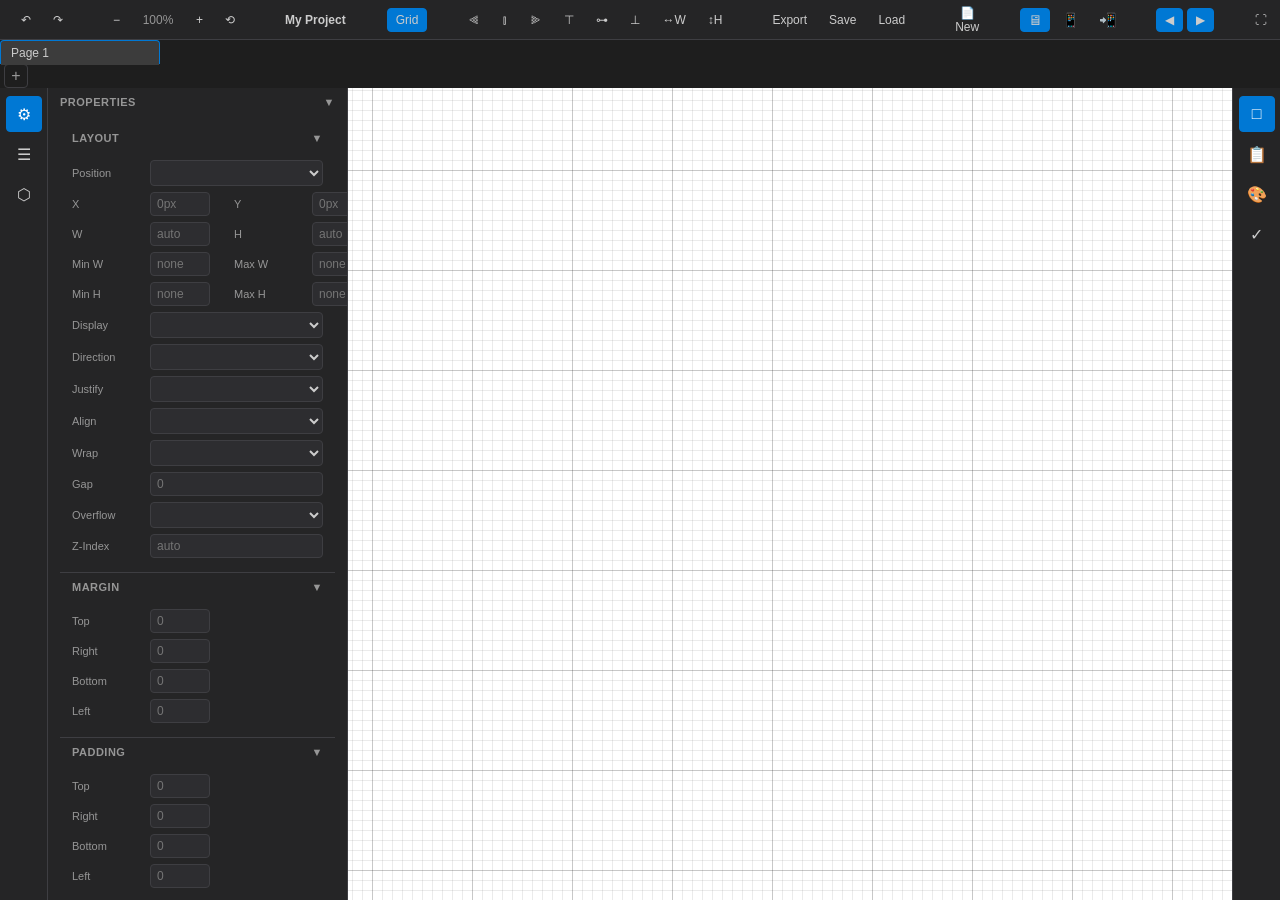
==== commit e6ac652f: "fx" ====
--- a/index.html
+++ b/index.html
@@ -4,18 +4,17 @@
     <meta charset="UTF-8">
     <meta name="viewport" content="width=device-width, initial-scale=1.0">
     <title>HTML Visual Editor</title>
+    <link rel="stylesheet" href="css/base/base.css">
     <link rel="stylesheet" href="css/variables.css">
     <link rel="stylesheet" href="css/layout.css">
     <link rel="stylesheet" href="css/scrollbar.css">
-    <link rel="stylesheet" href="css/panels.css">
-    <link rel="stylesheet" href="css/canvas.css">
-    <link rel="stylesheet" href="css/overlay.css">
+    <link rel="stylesheet" href="css/canvas/canvas.css">
+    <link rel="stylesheet" href="css/interaction/interaction.css">
     <link rel="stylesheet" href="css/layers.css">
-    <link rel="stylesheet" href="css/context-menu.css">
     <link rel="stylesheet" href="css/page-tabs.css">
     <link rel="stylesheet" href="css/viewport.css">
     <link rel="stylesheet" href="css/quality.css">
-    <link rel="stylesheet" href="css/components.css">
+    <link rel="stylesheet" href="css/components/components.css">
     <link rel="stylesheet" href="css/templates.css">
     <link rel="stylesheet" href="css/theme.css">
     <link rel="stylesheet" href="css/css-editor.css">
--- a/css/base/base.css
+++ b/css/base/base.css
@@ -0,0 +1,3 @@
+@import "./reset.css";
+@import "./variables.css";
+@import "./typography.css";
--- a/css/variables.css
+++ b/css/variables.css
@@ -1,32 +1,4 @@
-* {
-    margin: 0;
-    padding: 0;
-    box-sizing: border-box;
-}
-
-:root {
-    --panel-width: 280px;
-    --toolbar-height: 40px;
-    --bg-primary: #1e1e1e;
-    --bg-secondary: #252526;
-    --bg-tertiary: #2d2d30;
-    --bg-canvas: #3c3c3c;
-    --text-primary: #cccccc;
-    --text-secondary: #969696;
-    --accent: #0078d4;
-    --accent-hover: #1a8cff;
-    --border-color: #3e3e42;
-    --grid-color: rgba(0, 0, 0, 0.08);
-    --grid-color-major: rgba(0, 0, 0, 0.15);
-    --overlay-color: #0078d4;
-    --hover-color: #ff6600;
-    --handle-size: 8px;
-    --guide-color: #ff00ff;
-    --font-family: 'Segoe UI', Tahoma, Geneva, Verdana, sans-serif;
-    --font-size: 12px;
-    --radius: 4px;
-    --transition: 0.15s ease;
-}
+@import "./base/variables.css";
 
 html, body {
     width: 100%;
@@ -36,4 +8,4 @@
     font-size: var(--font-size);
     color: var(--text-primary);
     background: var(--bg-primary);
-}
+}
--- a/css/layout.css
+++ b/css/layout.css
@@ -1,280 +1,5 @@
-.editor-layout {
-    display: flex;
-    width: 100%;
-    height: 100%;
-    flex-direction: column;
-}
-
-.editor-toolbar {
-    height: var(--toolbar-height);
-    background: var(--bg-secondary);
-    border-bottom: 1px solid var(--border-color);
-    display: flex;
-    align-items: center;
-    padding: 0 12px;
-    gap: 8px;
-    flex-shrink: 0;
-}
-
-.editor-toolbar .toolbar-group {
-    display: flex;
-    align-items: center;
-    gap: 4px;
-}
-
-.editor-toolbar .toolbar-separator {
-    width: 1px;
-    height: 20px;
-    background: var(--border-color);
-    margin: 0 8px;
-}
-
-.editor-toolbar button {
-    background: transparent;
-    border: 1px solid transparent;
-    color: var(--text-primary);
-    padding: 4px 8px;
-    border-radius: var(--radius);
-    cursor: pointer;
-    font-size: var(--font-size);
-    transition: background var(--transition);
-}
-
-.editor-toolbar button:hover {
-    background: var(--bg-tertiary);
-    border-color: var(--border-color);
-}
-
-.editor-toolbar button.active {
-    background: var(--accent);
-    border-color: var(--accent);
-}
-
-.editor-toolbar .zoom-display {
-    color: var(--text-secondary);
-    min-width: 50px;
-    text-align: center;
-}
-
-.editor-toolbar .coords-display {
-    color: var(--text-secondary);
-    margin-left: auto;
-    min-width: 100px;
-    text-align: right;
-}
-
-.project-name {
-    font-size: 12px;
-    font-weight: 600;
-    color: var(--text-primary);
-    cursor: pointer;
-    padding: 2px 8px;
-    border-radius: var(--radius);
-    border: 1px solid transparent;
-    user-select: none;
-    white-space: nowrap;
-    overflow: hidden;
-    text-overflow: ellipsis;
-    max-width: 180px;
-}
-
-.project-name:hover {
-    background: var(--bg-tertiary);
-    border-color: var(--border-color);
-}
-
-.project-name-input {
-    font-size: 12px;
-    font-weight: 600;
-    color: var(--text-primary);
-    background: var(--bg-tertiary);
-    border: 1px solid var(--accent);
-    padding: 2px 6px;
-    border-radius: var(--radius);
-    outline: none;
-    width: 160px;
-}
-
-.editor-main {
-    display: flex;
-    flex: 1;
-    overflow: hidden;
-    position: relative;
-}
-
-.toolbar-left,
-.toolbar-right {
-    width: 48px;
-    background: var(--bg-secondary);
-    border-right: 1px solid var(--border-color);
-    display: flex;
-    flex-direction: column;
-    align-items: center;
-    padding: 8px 0;
-    gap: 4px;
-    flex-shrink: 0;
-    z-index: 10;
-}
-
-.toolbar-right {
-    border-right: none;
-    border-left: 1px solid var(--border-color);
-}
-
-.toolbar-icon {
-    width: 36px;
-    height: 36px;
-    display: flex;
-    align-items: center;
-    justify-content: center;
-    background: transparent;
-    border: 1px solid transparent;
-    color: var(--text-primary);
-    border-radius: var(--radius);
-    cursor: pointer;
-    font-size: 16px;
-    transition: background var(--transition), border-color var(--transition);
-    position: relative;
-}
-
-.toolbar-icon:hover {
-    background: var(--bg-tertiary);
-    border-color: var(--border-color);
-}
-
-.toolbar-icon.active {
-    background: var(--accent);
-    border-color: var(--accent);
-    color: white;
-}
-
-.panel-float {
-    width: 0;
-    flex-shrink: 0;
-    background: var(--bg-secondary);
-    overflow-y: auto;
-    z-index: 20;
-    display: none;
-    flex-direction: column;
-}
-
-.panel-float.visible {
-    width: 300px;
-    display: flex;
-}
-
-.panel-float-left {
-    border-right: 1px solid var(--border-color);
-}
-
-.panel-float-right {
-    border-right: none;
-    border-left: 1px solid var(--border-color);
-}
-
-.panel-float::-webkit-scrollbar {
-    width: 6px;
-}
-
-.panel-float::-webkit-scrollbar-track {
-    background: var(--bg-secondary);
-}
-
-.panel-float::-webkit-scrollbar-thumb {
-    background: var(--bg-tertiary);
-    border-radius: 3px;
-}
-
-.panel-left {
-    width: var(--panel-width);
-    background: var(--bg-secondary);
-    border-right: 1px solid var(--border-color);
-    overflow-y: auto;
-    flex-shrink: 0;
-}
-
-.panel-left.hidden {
-    display: none;
-}
-
-.canvas-wrapper {
-    flex: 1;
-    position: relative;
-    overflow: hidden;
-    background: var(--bg-canvas);
-}
-
-.canvas-container {
-    position: absolute;
-    top: 0;
-    left: 0;
-    width: 100%;
-    height: 100%;
-    overflow: auto;
-}
-
-.canvas-inner {
-    display: flex;
-    align-items: center;
-    justify-content: center;
-    min-width: 100%;
-    min-height: 100%;
-    padding: 60px;
-    box-sizing: border-box;
-}
-
-.canvas {
-    position: relative;
-    width: 1440px;
-    min-height: 900px;
-    background: white;
-    flex-shrink: 0;
-    box-shadow: 0 4px 24px rgba(0,0,0,0.4);
-    transform-origin: top center;
-}
-
-.canvas.show-grid {
-    background-image:
-        linear-gradient(var(--grid-color) 1px, transparent 1px),
-        linear-gradient(90deg, var(--grid-color) 1px, transparent 1px),
-        linear-gradient(var(--grid-color-major) 1px, transparent 1px),
-        linear-gradient(90deg, var(--grid-color-major) 1px, transparent 1px);
-    background-size:
-        10px 10px,
-        10px 10px,
-        100px 100px,
-        100px 100px;
-    background-origin: border-box;
-}
-
-.panel-right {
-    width: var(--panel-width);
-    background: var(--bg-secondary);
-    border-left: 1px solid var(--border-color);
-    display: flex;
-    flex-direction: column;
-    flex-shrink: 0;
-    overflow: hidden;
-}
-
-.panel-right.hidden {
-    display: none;
-}
-
-.editor-main.fullscreen .panel-left,
-.editor-main.fullscreen .panel-right {
-    display: none;
-}
-
-.editor-main.fullscreen .canvas-wrapper {
-    flex: 1;
-}
-
-.panel-right::-webkit-scrollbar-track {
-    background: var(--bg-secondary);
-}
-
-.panel-right::-webkit-scrollbar-thumb {
-    background: var(--bg-tertiary);
-    border-radius: 3px;
-}
+@import "./layout/shell.css";
+@import "./layout/toolbar.css";
+@import "./layout/sidebar.css";
+@import "./layout/panels.css";
+@import "./layout/statusbar.css";
--- a/css/canvas/canvas.css
+++ b/css/canvas/canvas.css
@@ -0,0 +1,48 @@
+@import "./viewport.css";
+@import "./grid.css";
+@import "./rulers.css";
+
+/* ===== Canvas ===== */
+.canvas {
+    position: relative;
+    width: 1440px;
+    min-height: 900px;
+    background: white;
+    flex-shrink: 0;
+    box-shadow: 0 4px 24px rgba(0,0,0,0.4);
+    transform-origin: top center;
+}
+
+.canvas.bp-tablet {
+    box-shadow: 0 0 0 2px #f0a000, 0 0 0 4px rgba(240,160,0,0.2);
+}
+
+.canvas.bp-mobile {
+    box-shadow: 0 0 0 2px #e05050, 0 0 0 4px rgba(224,80,80,0.2);
+}
+
+/* ===== Canvas Container ===== */
+.canvas-container {
+    position: absolute;
+    top: 0;
+    left: 0;
+    width: 100%;
+    height: 100%;
+    overflow: auto;
+}
+
+/* ===== Canvas Content ===== */
+.canvas-inner {
+    display: flex;
+    align-items: center;
+    justify-content: center;
+    min-width: 100%;
+    min-height: 100%;
+    padding: 60px;
+    box-sizing: border-box;
+}
+
+.canvas [data-editor-element] {
+    cursor: default;
+    user-select: none;
+}
--- a/css/interaction/interaction.css
+++ b/css/interaction/interaction.css
@@ -0,0 +1,6 @@
+@import "./selection.css";
+@import "./overlay.css";
+@import "./resize-handles.css";
+@import "./rotate-handle.css";
+@import "./guides.css";
+@import "./hover.css";
--- a/css/layers.css
+++ b/css/layers.css
@@ -1,121 +1 @@
-.layer-panel {
-    overflow-y: auto;
-    flex: 1;
-}
-
-.layer-tree {
-    padding: 4px 0;
-}
-
-.layer-item {
-    padding: 4px 8px;
-    display: flex;
-    align-items: center;
-    gap: 4px;
-    cursor: pointer;
-    border-radius: 2px;
-    user-select: none;
-    font-size: 12px;
-}
-
-.layer-item:hover {
-    background: var(--bg-tertiary);
-}
-
-.layer-item.selected {
-    background: var(--accent);
-    color: white;
-}
-
-.layer-item .layer-indent {
-    flex-shrink: 0;
-}
-
-.layer-item .layer-toggle {
-    width: 16px;
-    height: 16px;
-    display: flex;
-    align-items: center;
-    justify-content: center;
-    cursor: pointer;
-    flex-shrink: 0;
-}
-
-.layer-item .layer-icon {
-    width: 16px;
-    text-align: center;
-    flex-shrink: 0;
-    font-size: 10px;
-}
-
-.layer-item .layer-name {
-    flex: 1;
-    overflow: hidden;
-    text-overflow: ellipsis;
-    white-space: nowrap;
-}
-
-.layer-item .layer-name-input {
-    flex: 1;
-    background: var(--bg-tertiary);
-    border: 1px solid var(--accent);
-    color: var(--text-primary);
-    padding: 1px 4px;
-    font-size: 12px;
-    outline: none;
-    border-radius: 2px;
-}
-
-/* Layer actions (visibility button) */
-.layer-item .layer-actions {
-    display: none;
-    align-items: center;
-    gap: 2px;
-    flex-shrink: 0;
-}
-
-.layer-item:hover .layer-actions {
-    display: flex;
-}
-
-.layer-item .layer-btn-vis {
-    width: 16px;
-    height: 16px;
-    display: flex;
-    align-items: center;
-    justify-content: center;
-    border-radius: 2px;
-    font-size: 9px;
-    cursor: pointer;
-    color: var(--text-secondary);
-    line-height: 1;
-}
-
-.layer-item .layer-btn-vis:hover {
-    color: var(--text-primary);
-    background: rgba(255,255,255,0.1);
-}
-
-/* Hidden element trong layer */
-.layer-item.hidden .layer-name {
-    opacity: 0.4;
-    font-style: italic;
-}
-
-.layer-item.hidden .layer-btn-vis {
-    display: flex;
-    color: var(--text-secondary);
-}
-
-/* ===== Layer Panel — Component Instance indicator ===== */
-.layer-item.is-component {
-    border-left: 2px solid var(--accent);
-}
-
-.layer-comp-badge {
-    font-size: 10px;
-    color: var(--accent);
-    margin-left: 4px;
-    flex-shrink: 0;
-    opacity: 0.8;
-}
+@import "./features/layers.css";
--- a/css/page-tabs.css
+++ b/css/page-tabs.css
@@ -1,173 +1 @@
-#page-tab-bar {
-    display: flex;
-    align-items: center;
-    background: var(--bg-primary);
-    border-bottom: 1px solid var(--border-color);
-    padding: 0 8px;
-    gap: 2px;
-    height: 32px;
-    flex-shrink: 0;
-    overflow-x: auto;
-    overflow-y: hidden;
-    scrollbar-width: thin;
-}
-
-#page-tab-bar::-webkit-scrollbar {
-    height: 3px;
-}
-
-#page-tab-bar::-webkit-scrollbar-track {
-    background: transparent;
-}
-
-#page-tab-bar::-webkit-scrollbar-thumb {
-    background: var(--bg-tertiary);
-    border-radius: 2px;
-}
-
-.page-tab {
-    display: flex;
-    align-items: center;
-    height: 24px;
-    padding: 0 10px;
-    border-radius: var(--radius) var(--radius) 0 0;
-    cursor: pointer;
-    font-size: 12px;
-    color: var(--text-secondary);
-    background: var(--bg-secondary);
-    border: 1px solid var(--border-color);
-    border-bottom: none;
-    white-space: nowrap;
-    user-select: none;
-    transition: background var(--transition), color var(--transition);
-    position: relative;
-    flex-shrink: 0;
-    max-width: 160px;
-}
-
-.page-tab:hover {
-    background: var(--bg-tertiary);
-    color: var(--text-primary);
-}
-
-.page-tab.active {
-    background: var(--bg-canvas);
-    color: var(--text-primary);
-    border-color: var(--accent);
-    border-bottom-color: var(--bg-canvas);
-}
-
-.page-tab.active::after {
-    content: '';
-    position: absolute;
-    bottom: -1px;
-    left: 0;
-    right: 0;
-    height: 1px;
-    background: var(--bg-canvas);
-}
-
-.page-tab-name {
-    overflow: hidden;
-    text-overflow: ellipsis;
-    white-space: nowrap;
-    max-width: 130px;
-    display: block;
-}
-
-.page-tab-delete {
-    display: none;
-    align-items: center;
-    justify-content: center;
-    width: 18px;
-    height: 18px;
-    border: none;
-    background: transparent;
-    color: var(--text-secondary);
-    cursor: pointer;
-    font-size: 12px;
-    line-height: 1;
-    padding: 0;
-    margin-left: 4px;
-    border-radius: 2px;
-    flex-shrink: 0;
-}
-
-.page-tab:hover .page-tab-delete {
-    display: flex;
-}
-
-.page-tab-delete:hover {
-    background: var(--bg-tertiary);
-    color: #ff4444;
-}
-
-/* Inline rename input */
-.page-tab-rename-input {
-    background: var(--bg-tertiary);
-    border: 1px solid var(--accent);
-    color: var(--text-primary);
-    padding: 1px 4px;
-    font-size: 12px;
-    outline: none;
-    border-radius: 2px;
-    min-width: 60px;
-    max-width: 120px;
-    font-family: var(--font-family);
-}
-
-/* Add page button */
-.page-tab-add {
-    display: flex;
-    align-items: center;
-    justify-content: center;
-    width: 24px;
-    height: 24px;
-    border: 1px solid var(--border-color);
-    border-radius: var(--radius);
-    background: transparent;
-    color: var(--text-secondary);
-    font-size: 16px;
-    line-height: 1;
-    cursor: pointer;
-    flex-shrink: 0;
-    transition: background var(--transition), color var(--transition);
-    margin-left: 4px;
-}
-
-.page-tab-add:hover {
-    background: var(--bg-tertiary);
-    color: var(--text-primary);
-    border-color: var(--accent);
-}
-
-/* Tab Context Menu */
-.page-tab-context-menu {
-    position: fixed;
-    background: var(--bg-secondary);
-    border: 1px solid var(--border-color);
-    border-radius: var(--radius);
-    padding: 4px 0;
-    min-width: 140px;
-    box-shadow: 0 4px 12px rgba(0, 0, 0, 0.4);
-    z-index: 99999;
-}
-
-.page-tab-context-item {
-    padding: 6px 12px;
-    cursor: pointer;
-    font-size: 12px;
-    color: var(--text-primary);
-    transition: background var(--transition);
-}
-
-.page-tab-context-item:hover {
-    background: var(--accent);
-    color: white;
-}
-
-.page-tab-context-item.disabled {
-    opacity: 0.4;
-    cursor: not-allowed;
-    pointer-events: none;
-}
+@import "./features/page-tabs.css";
--- a/css/viewport.css
+++ b/css/viewport.css
@@ -1,72 +1 @@
-#viewport-switcher button {
-    font-size: 14px;
-    padding: 3px 7px;
-}
-
-.viewport-label {
-    font-size: 11px;
-    color: var(--text-secondary);
-    min-width: 50px;
-}
-
-.canvas-wrapper.bp-tablet .canvas {
-    box-shadow: 0 0 0 2px #f0a000, 0 0 0 4px rgba(240,160,0,0.2);
-}
-
-.canvas-wrapper.bp-mobile .canvas {
-    box-shadow: 0 0 0 2px #e05050, 0 0 0 4px rgba(224,80,80,0.2);
-}
-
-.multi-select-notice {
-    padding: 10px 12px;
-    font-size: 11px;
-    color: var(--text-secondary);
-    border-bottom: 1px solid var(--border-color);
-    background: var(--bg-tertiary);
-    text-align: center;
-    letter-spacing: 0.3px;
-}
-
-.bp-badge {
-    padding: 4px 12px;
-    font-size: 11px;
-    font-weight: 600;
-    border-bottom: 2px solid #f0a000;
-    background: rgba(240, 160, 0, 0.1);
-    color: #f0a000;
-    text-align: center;
-    letter-spacing: 0.3px;
-}
-
-.bp-badge[style*="display: none"] + * {
-}
-
-/* Quality Score Button trên toolbar */
-.quality-score-btn {
-    padding: 2px 10px;
-    border-radius: var(--radius);
-    font-size: 11px;
-    font-weight: 600;
-    cursor: pointer;
-    border: 1px solid var(--border-color);
-    background: var(--bg-secondary);
-    color: var(--text-secondary);
-    transition: background var(--transition), color var(--transition), border-color var(--transition);
-}
-.quality-score-btn:hover { background: var(--bg-tertiary); }
-.quality-score-btn.q-score-good  { border-color: #107c10; color: #6adc6a; }
-.quality-score-btn.q-score-warn  { border-color: #ca5010; color: #f7a154; }
-.quality-score-btn.q-score-bad   { border-color: #c42b1c; color: #f87171; }
-
-/* Quality Badge trên canvas (overlay layer) */
-.quality-badge {
-    position: absolute;
-    font-size: 12px;
-    line-height: 1;
-    cursor: pointer;
-    z-index: 9000;
-    pointer-events: all;
-    filter: drop-shadow(0 1px 2px rgba(0,0,0,0.5));
-    transition: transform 0.1s;
-}
-.quality-badge:hover { transform: scale(1.3); }
+@import "./features/viewport.css";
--- a/css/quality.css
+++ b/css/quality.css
@@ -1,118 +1 @@
-/* ===== Quality Engine ===== */
-[data-tab-content="quality"] {
-    display: flex;
-    flex-direction: column;
-    height: 100%;
-    overflow: hidden;
-}
-
-.quality-panel-header {
-    display: flex;
-    align-items: center;
-    justify-content: space-between;
-    padding: 8px 10px;
-    border-bottom: 1px solid var(--border-color);
-    flex-shrink: 0;
-    background: var(--bg-secondary);
-}
-
-.quality-summary {
-    display: flex;
-    gap: 10px;
-    font-size: 11px;
-}
-.q-error   { color: #f87171; }
-.q-warning { color: #f7a154; }
-.q-info    { color: #60a5fa; }
-
-.quality-rescan-btn {
-    background: var(--bg-tertiary);
-    border: 1px solid var(--border-color);
-    color: var(--text-secondary);
-    padding: 2px 8px;
-    border-radius: var(--radius);
-    font-size: 11px;
-    cursor: pointer;
-    transition: background var(--transition);
-}
-.quality-rescan-btn:hover { background: var(--accent); color: white; }
-
-/* Empty state */
-.quality-empty {
-    display: flex;
-    flex-direction: column;
-    align-items: center;
-    justify-content: center;
-    flex: 1;
-    gap: 8px;
-    color: var(--text-secondary);
-    font-size: 12px;
-}
-.quality-empty span { font-size: 28px; }
-
-/* Issue List */
-.quality-issue-list {
-    flex: 1;
-    overflow-y: auto;
-    padding: 6px 0;
-}
-
-.quality-issue {
-    padding: 8px 10px;
-    border-bottom: 1px solid var(--border-color);
-    transition: background var(--transition);
-}
-.quality-issue:hover    { background: var(--bg-tertiary); }
-.quality-issue.highlighted { background: rgba(0, 120, 212, 0.12); }
-
-.quality-issue-main {
-    display: flex;
-    gap: 8px;
-    align-items: flex-start;
-    margin-bottom: 6px;
-}
-
-.quality-issue-icon {
-    font-size: 12px;
-    flex-shrink: 0;
-    margin-top: 1px;
-}
-
-.quality-issue-body { flex: 1; min-width: 0; }
-
-.quality-issue-message {
-    font-size: 11px;
-    color: var(--text-primary);
-    font-weight: 500;
-    line-height: 1.4;
-    word-break: break-word;
-}
-
-.quality-issue-suggestion {
-    font-size: 10px;
-    color: var(--text-secondary);
-    margin-top: 2px;
-    line-height: 1.4;
-}
-
-.quality-issue-actions {
-    display: flex;
-    gap: 4px;
-    padding-left: 20px;
-}
-
-.quality-btn {
-    padding: 2px 8px;
-    font-size: 10px;
-    border-radius: var(--radius);
-    cursor: pointer;
-    border: 1px solid var(--border-color);
-    background: var(--bg-tertiary);
-    color: var(--text-secondary);
-    transition: background var(--transition), color var(--transition);
-}
-.quality-btn:hover { background: var(--bg-primary); color: var(--text-primary); }
-.quality-btn-fix   { border-color: #107c10; color: #6adc6a; }
-.quality-btn-fix:hover { background: #107c10; color: white; }
-.quality-btn-goto  { border-color: var(--accent); color: #60a5fa; }
-.quality-btn-goto:hover { background: var(--accent); color: white; }
+@import "./features/quality.css";
--- a/css/components/components.css
+++ b/css/components/components.css
@@ -0,0 +1,570 @@
+/* ===== Panel Sections ===== */
+.panel-section {
+    border-bottom: 1px solid var(--border-color);
+}
+
+.panel-section-header {
+    padding: 8px 12px;
+    font-weight: 600;
+    font-size: 11px;
+    text-transform: uppercase;
+    letter-spacing: 0.5px;
+    color: var(--text-secondary);
+    cursor: pointer;
+    display: flex;
+    justify-content: space-between;
+    align-items: center;
+    user-select: none;
+}
+
+.panel-section-header:hover {
+    background: var(--bg-tertiary);
+}
+
+.panel-section-header .arrow {
+    transition: transform var(--transition);
+}
+
+.panel-section-header.collapsed .arrow {
+    transform: rotate(-90deg);
+}
+
+.panel-section-body {
+    padding: 8px 12px;
+}
+
+.panel-section-body.collapsed {
+    display: none;
+}
+
+/* ===== Form Controls ===== */
+.prop-row {
+    display: flex;
+    align-items: center;
+    margin-bottom: 6px;
+    gap: 8px;
+}
+
+.prop-label {
+    width: 70px;
+    font-size: 11px;
+    color: var(--text-secondary);
+    flex-shrink: 0;
+}
+
+.prop-input {
+    flex: 1;
+    background: var(--bg-tertiary);
+    border: 1px solid var(--border-color);
+    color: var(--text-primary);
+    padding: 4px 6px;
+    border-radius: var(--radius);
+    font-size: var(--font-size);
+    outline: none;
+    transition: border-color var(--transition);
+}
+
+.prop-input:focus {
+    border-color: var(--accent);
+}
+
+.prop-input-short {
+    width: 60px;
+    flex: none;
+}
+
+.prop-select {
+    flex: 1;
+    background: var(--bg-tertiary);
+    border: 1px solid var(--border-color);
+    color: var(--text-primary);
+    padding: 4px 6px;
+    border-radius: var(--radius);
+    font-size: var(--font-size);
+    outline: none;
+    cursor: pointer;
+}
+
+.prop-select:focus {
+    border-color: var(--accent);
+}
+
+.prop-color {
+    width: 24px;
+    height: 24px;
+    border: 1px solid var(--border-color);
+    border-radius: var(--radius);
+    cursor: pointer;
+    padding: 0;
+    overflow: hidden;
+}
+
+.prop-color::-webkit-color-swatch-wrapper {
+    padding: 0;
+}
+
+.prop-color::-webkit-color-swatch {
+    border: none;
+}
+
+.prop-grid {
+    display: grid;
+    grid-template-columns: 1fr 1fr;
+    gap: 4px;
+}
+
+.prop-grid .prop-input {
+    text-align: center;
+}
+
+/* ===== Tabs ===== */
+.panel-tabs {
+    display: flex;
+    flex-direction: column;
+    border-right: 1px solid var(--border-color);
+    border-bottom: none;
+    flex-shrink: 0;
+    width: 110px;
+}
+
+.panel-tab {
+    flex: none;
+    padding: 10px 8px;
+    text-align: left;
+    cursor: pointer;
+    font-size: 11px;
+    text-transform: uppercase;
+    letter-spacing: 0.5px;
+    color: var(--text-secondary);
+    border-bottom: 1px solid var(--border-color);
+    border-left: 2px solid transparent;
+    transition: all var(--transition);
+    white-space: nowrap;
+    overflow: hidden;
+    text-overflow: ellipsis;
+}
+
+.panel-tab:hover {
+    color: var(--text-primary);
+    background: var(--bg-tertiary);
+}
+
+.panel-tab.active {
+    color: var(--accent);
+    border-left-color: var(--accent);
+    background: var(--bg-tertiary);
+}
+
+.panel-tab-content {
+    display: none;
+    flex: 1;
+    overflow-y: auto;
+}
+
+.panel-tab-content.active {
+    display: flex;
+    flex-direction: column;
+    padding: 0;
+    overflow-y: auto;
+    background: var(--bg-secondary);
+}
+
+.panel-tab-content.active > .tpl-toolbar,
+.panel-tab-content.active > .tpl-filter-bar,
+.panel-tab-content.active > .quality-panel-header,
+.panel-tab-content.active > .comp-panel-header,
+.panel-tab-content.active > .theme-header,
+.panel-tab-content.active > .el-panel-header {
+    border-bottom: 1px solid var(--border-color);
+    padding: 8px 12px;
+    font-weight: 600;
+    font-size: 11px;
+    text-transform: uppercase;
+    letter-spacing: 0.5px;
+    color: var(--text-secondary);
+    background: var(--bg-secondary);
+    user-select: none;
+}
+
+.panel-tab-content.active > .tpl-toolbar:hover,
+.panel-tab-content.active > .tpl-filter-bar:hover,
+.panel-tab-content.active > .quality-panel-header:hover,
+.panel-tab-content.active > .comp-panel-header:hover,
+.panel-tab-content.active > .theme-header:hover,
+.panel-tab-content.active > .el-panel-header:hover {
+    background: var(--bg-tertiary);
+}
+
+.panel-tab-content.active > .tpl-grid,
+.panel-tab-content.active > .layer-tree,
+.panel-tab-content.active > .theme-body,
+.panel-tab-content.active > .quality-issue-list,
+.panel-tab-content.active > .comp-list,
+.panel-tab-content.active > .element-library-grid,
+.panel-tab-content.active > .el-panel-body {
+    padding: 8px 12px;
+}
+
+.panel-tab-content.active > .tpl-toolbar + .tpl-filter-bar,
+.panel-tab-content.active > .tpl-filter-bar + .tpl-grid,
+.panel-tab-content.active > .theme-header + .theme-body,
+.panel-tab-content.active > .quality-panel-header + .quality-issue-list,
+.panel-tab-content.active > .comp-panel-header + .comp-list {
+    border-top: 1px solid var(--border-color);
+}
+
+/* ===== Context Menu ===== */
+.context-menu {
+    position: fixed;
+    background: var(--bg-secondary);
+    border: 1px solid var(--border-color);
+    border-radius: var(--radius);
+    padding: 4px 0;
+    min-width: 180px;
+    box-shadow: 0 4px 12px rgba(0, 0, 0, 0.4);
+    z-index: 99999;
+    display: none;
+}
+
+.context-menu.visible {
+    display: block;
+}
+
+.context-menu-item {
+    padding: 6px 12px;
+    display: flex;
+    justify-content: space-between;
+    align-items: center;
+    cursor: pointer;
+    font-size: 12px;
+}
+
+.context-menu-item:hover {
+    background: var(--accent);
+    color: white;
+}
+
+.context-menu-item.disabled {
+    opacity: 0.4;
+    cursor: not-allowed;
+}
+
+.context-menu-item .shortcut {
+    color: var(--text-secondary);
+    font-size: 11px;
+    margin-left: 24px;
+}
+
+.context-menu-item:hover .shortcut {
+    color: rgba(255, 255, 255, 0.7);
+}
+
+.context-menu-separator {
+    height: 1px;
+    background: var(--border-color);
+    margin: 4px 0;
+}
+
+/* ===== Buttons ===== */
+.tpl-btn {
+    flex: 1;
+    padding: 4px 6px;
+    font-size: 10px;
+    border-radius: 3px;
+    cursor: pointer;
+    border: 1px solid var(--border-color);
+    background: var(--bg-tertiary);
+    color: var(--text-secondary);
+    transition: background var(--transition), color var(--transition);
+    white-space: nowrap;
+    overflow: hidden;
+    text-overflow: ellipsis;
+}
+.tpl-btn:hover         { background: var(--bg-primary); color: var(--text-primary); }
+.tpl-btn-primary       { background: var(--accent); color: white; border-color: var(--accent); }
+.tpl-btn-primary:hover { opacity: 0.85; }
+.tpl-btn-danger        { flex: 0 0 auto; color: #f87171; border-color: #f87171; }
+.tpl-btn-danger:hover  { background: #c42b1c; color: white; border-color: #c42b1c; }
+.tpl-btn-icon          { flex: 0 0 auto; padding: 4px 8px; }
+
+.tpl-preview-close {
+    background: none;
+    border: none;
+    color: var(--text-secondary);
+    font-size: 16px;
+    cursor: pointer;
+    padding: 4px;
+}
+.tpl-preview-close:hover { color: var(--text-primary); }
+
+.tpl-save-btn {
+    background: var(--accent);
+    border: none;
+    color: white;
+    padding: 5px 12px;
+    border-radius: var(--radius);
+    font-size: 11px;
+    cursor: pointer;
+    white-space: nowrap;
+    transition: opacity var(--transition);
+}
+.tpl-save-btn:hover { opacity: 0.85; }
+
+.tpl-filter-btn {
+    background: none;
+    border: 1px solid var(--border-color);
+    color: var(--text-secondary);
+    padding: 3px 10px;
+    border-radius: 20px;
+    font-size: 10px;
+    cursor: pointer;
+    transition: background var(--transition), color var(--transition), border-color var(--transition);
+}
+.tpl-filter-btn:hover  { background: var(--bg-tertiary); color: var(--text-primary); }
+.tpl-filter-btn.active { background: var(--accent); color: white; border-color: var(--accent); }
+
+.quality-score-btn {
+    padding: 2px 10px;
+    border-radius: var(--radius);
+    font-size: 11px;
+    font-weight: 600;
+    cursor: pointer;
+    border: 1px solid var(--border-color);
+    background: var(--bg-secondary);
+    color: var(--text-secondary);
+    transition: background var(--transition), color var(--transition), border-color var(--transition);
+}
+.quality-score-btn:hover { background: var(--bg-tertiary); }
+.quality-score-btn.q-score-good  { border-color: #107c10; color: #6adc6a; }
+.quality-score-btn.q-score-warn  { border-color: #ca5010; color: #f7a154; }
+.quality-score-btn.q-score-bad   { border-color: #c42b1c; color: #f87171; }
+
+/* ===== Dialogs ===== */
+.tpl-preview-modal {
+    position: fixed;
+    inset: 0;
+    background: rgba(0,0,0,0.65);
+    z-index: 200000;
+    display: flex;
+    align-items: center;
+    justify-content: center;
+}
+
+.tpl-preview-box {
+    background: var(--bg-secondary);
+    border: 1px solid var(--border-color);
+    border-radius: 10px;
+    width: 480px;
+    max-height: 80vh;
+    display: flex;
+    flex-direction: column;
+    box-shadow: 0 16px 48px rgba(0,0,0,0.5);
+    overflow: hidden;
+}
+
+.tpl-preview-header {
+    display: flex;
+    align-items: center;
+    justify-content: space-between;
+    padding: 14px 16px;
+    border-bottom: 1px solid var(--border-color);
+    flex-shrink: 0;
+}
+.tpl-preview-header strong { font-size: 14px; color: var(--text-primary); }
+.tpl-preview-meta {
+    display: block;
+    font-size: 11px;
+    color: var(--text-secondary);
+    margin-top: 2px;
+}
+
+.tpl-preview-body {
+    flex: 1;
+    overflow-y: auto;
+    padding: 16px;
+    display: flex;
+    flex-direction: column;
+    gap: 12px;
+}
+
+.tpl-preview-thumb {
+    width: 100%;
+    height: 200px;
+    background: var(--bg-tertiary) center/cover no-repeat;
+    border-radius: 6px;
+    border: 1px solid var(--border-color);
+}
+
+.tpl-preview-desc {
+    font-size: 13px;
+    color: var(--text-secondary);
+    margin: 0;
+    line-height: 1.6;
+}
+
+.tpl-preview-pages {
+    font-size: 12px;
+    color: var(--text-secondary);
+    padding: 8px 12px;
+    background: var(--bg-tertiary);
+    border-radius: var(--radius);
+}
+.tpl-preview-pages strong { color: var(--text-primary); }
+
+.tpl-preview-footer {
+    display: flex;
+    gap: 8px;
+    padding: 12px 16px;
+    border-top: 1px solid var(--border-color);
+    flex-shrink: 0;
+}
+.tpl-preview-footer .tpl-btn { flex: 1; padding: 8px; font-size: 12px; }
+
+/* ===== Component Panel ===== */
+
+[data-tab-content="components"] {
+    display: flex;
+    flex-direction: column;
+    height: 100%;
+    overflow: hidden;
+}
+
+.comp-panel-header {
+    display: flex;
+    align-items: center;
+    justify-content: space-between;
+    padding: 8px 10px;
+    border-bottom: 1px solid var(--border-color);
+    flex-shrink: 0;
+    background: var(--bg-secondary);
+}
+
+.comp-panel-title {
+    font-size: 12px;
+    font-weight: 600;
+    color: var(--text-primary);
+}
+
+.comp-count {
+    background: var(--bg-tertiary);
+    border-radius: 8px;
+    padding: 1px 6px;
+    font-size: 10px;
+    color: var(--text-secondary);
+    margin-left: 4px;
+}
+
+.comp-save-btn {
+    background: var(--accent);
+    border: none;
+    color: white;
+    padding: 3px 10px;
+    border-radius: var(--radius);
+    font-size: 11px;
+    cursor: pointer;
+    transition: opacity var(--transition);
+}
+.comp-save-btn:hover { opacity: 0.85; }
+
+/* Empty state */
+.comp-empty {
+    display: flex;
+    flex-direction: column;
+    align-items: center;
+    justify-content: center;
+    flex: 1;
+    gap: 6px;
+    color: var(--text-secondary);
+    text-align: center;
+    padding: 20px;
+}
+.comp-empty span { font-size: 28px; opacity: 0.5; }
+.comp-empty p    { font-size: 12px; margin: 0; }
+.comp-empty small { font-size: 10px; opacity: 0.7; }
+
+/* Component Grid */
+.comp-grid {
+    display: grid;
+    grid-template-columns: 1fr 1fr;
+    gap: 8px;
+    padding: 8px;
+    overflow-y: auto;
+    flex: 1;
+}
+
+/* Component Card */
+.comp-card {
+    background: var(--bg-secondary);
+    border: 1px solid var(--border-color);
+    border-radius: var(--radius);
+    cursor: pointer;
+    overflow: hidden;
+    transition: border-color var(--transition), box-shadow var(--transition);
+    display: flex;
+    flex-direction: column;
+}
+.comp-card:hover {
+    border-color: var(--accent);
+    box-shadow: 0 2px 8px rgba(0,0,0,0.3);
+}
+
+/* Thumbnail */
+.comp-thumb {
+    width: 100%;
+    height: 64px;
+    background: var(--bg-tertiary) center/cover no-repeat;
+    border-bottom: 1px solid var(--border-color);
+    flex-shrink: 0;
+}
+
+/* Component Name */
+.comp-name {
+    padding: 4px 8px;
+    font-size: 11px;
+    color: var(--text-primary);
+    white-space: nowrap;
+    overflow: hidden;
+    text-overflow: ellipsis;
+    flex: 1;
+    cursor: text;
+}
+
+.comp-rename-input {
+    width: calc(100% - 16px);
+    margin: 2px 8px;
+    background: var(--bg-tertiary);
+    border: 1px solid var(--accent);
+    color: var(--text-primary);
+    font-size: 11px;
+    padding: 2px 4px;
+    border-radius: 2px;
+    outline: none;
+    font-family: var(--font-family);
+}
+
+/* Component Actions */
+.comp-actions {
+    display: flex;
+    gap: 4px;
+    padding: 4px 6px;
+    border-top: 1px solid var(--border-color);
+    background: var(--bg-primary);
+}
+
+.comp-btn {
+    flex: 1;
+    padding: 2px 4px;
+    font-size: 10px;
+    border-radius: 2px;
+    cursor: pointer;
+    border: 1px solid var(--border-color);
+    background: var(--bg-tertiary);
+    color: var(--text-secondary);
+    transition: background var(--transition), color var(--transition);
+    white-space: nowrap;
+    overflow: hidden;
+    text-overflow: ellipsis;
+}
+.comp-btn:hover          { background: var(--accent); color: white; border-color: var(--accent); }
+.comp-btn-delete         { flex: 0 0 auto; color: #f87171; border-color: #f87171; }
+.comp-btn-delete:hover   { background: #c42b1c; color: white; border-color: #c42b1c; }
--- a/css/templates.css
+++ b/css/templates.css
@@ -1,260 +1 @@
-/* ===== Template Marketplace ===== */
-[data-tab-content="templates"] {
-    display: flex;
-    flex-direction: column;
-    height: 100%;
-    overflow: hidden;
-}
-
-/* Toolbar */
-.tpl-toolbar {
-    display: flex;
-    gap: 6px;
-    padding: 8px 10px;
-    border-bottom: 1px solid var(--border-color);
-    flex-shrink: 0;
-}
-
-.tpl-search {
-    flex: 1;
-    background: var(--bg-tertiary);
-    border: 1px solid var(--border-color);
-    color: var(--text-primary);
-    padding: 5px 10px;
-    border-radius: var(--radius);
-    font-size: 11px;
-    outline: none;
-    font-family: var(--font-family);
-}
-.tpl-search:focus { border-color: var(--accent); }
-
-.tpl-save-btn {
-    background: var(--accent);
-    border: none;
-    color: white;
-    padding: 5px 12px;
-    border-radius: var(--radius);
-    font-size: 11px;
-    cursor: pointer;
-    white-space: nowrap;
-    transition: opacity var(--transition);
-}
-.tpl-save-btn:hover { opacity: 0.85; }
-
-/* Filter bar */
-.tpl-filter-bar {
-    display: flex;
-    gap: 2px;
-    padding: 6px 10px;
-    border-bottom: 1px solid var(--border-color);
-    flex-shrink: 0;
-    flex-wrap: wrap;
-}
-
-.tpl-filter-btn {
-    background: none;
-    border: 1px solid var(--border-color);
-    color: var(--text-secondary);
-    padding: 3px 10px;
-    border-radius: 20px;
-    font-size: 10px;
-    cursor: pointer;
-    transition: background var(--transition), color var(--transition), border-color var(--transition);
-}
-.tpl-filter-btn:hover  { background: var(--bg-tertiary); color: var(--text-primary); }
-.tpl-filter-btn.active { background: var(--accent); color: white; border-color: var(--accent); }
-
-/* Grid */
-.tpl-grid {
-    display: grid;
-    grid-template-columns: 1fr 1fr;
-    gap: 8px;
-    padding: 8px;
-    overflow-y: auto;
-    flex: 1;
-}
-
-/* Empty state */
-.tpl-empty {
-    grid-column: 1 / -1;
-    display: flex;
-    flex-direction: column;
-    align-items: center;
-    justify-content: center;
-    padding: 32px 16px;
-    gap: 8px;
-    color: var(--text-secondary);
-    font-size: 12px;
-}
-.tpl-empty span { font-size: 24px; opacity: 0.5; }
-
-/* Card */
-.tpl-card {
-    background: var(--bg-secondary);
-    border: 1px solid var(--border-color);
-    border-radius: var(--radius);
-    overflow: hidden;
-    display: flex;
-    flex-direction: column;
-    transition: border-color var(--transition), box-shadow var(--transition);
-}
-.tpl-card:hover {
-    border-color: var(--accent);
-    box-shadow: 0 2px 8px rgba(0,0,0,0.3);
-}
-.tpl-card-user { border-style: dashed; }
-
-/* Thumbnail */
-.tpl-thumb {
-    width: 100%;
-    height: 72px;
-    background: var(--bg-tertiary) center/cover no-repeat;
-    border-bottom: 1px solid var(--border-color);
-    flex-shrink: 0;
-}
-
-/* Card info */
-.tpl-card-info {
-    display: flex;
-    align-items: center;
-    justify-content: space-between;
-    padding: 6px 8px 0;
-}
-.tpl-card-name  { font-size: 11px; font-weight: 600; color: var(--text-primary); }
-.tpl-card-pages { font-size: 10px; color: var(--text-secondary); }
-
-.tpl-card-desc {
-    font-size: 10px;
-    color: var(--text-secondary);
-    margin: 2px 8px 6px;
-    line-height: 1.4;
-    display: -webkit-box;
-    -webkit-line-clamp: 2;
-    -webkit-box-orient: vertical;
-    overflow: hidden;
-}
-
-/* Card actions */
-.tpl-card-actions {
-    display: flex;
-    gap: 4px;
-    padding: 0 6px 6px;
-    margin-top: auto;
-}
-
-.tpl-btn {
-    flex: 1;
-    padding: 4px 6px;
-    font-size: 10px;
-    border-radius: 3px;
-    cursor: pointer;
-    border: 1px solid var(--border-color);
-    background: var(--bg-tertiary);
-    color: var(--text-secondary);
-    transition: background var(--transition), color var(--transition);
-    white-space: nowrap;
-    overflow: hidden;
-    text-overflow: ellipsis;
-}
-.tpl-btn:hover         { background: var(--bg-primary); color: var(--text-primary); }
-.tpl-btn-primary       { background: var(--accent); color: white; border-color: var(--accent); }
-.tpl-btn-primary:hover { opacity: 0.85; }
-.tpl-btn-danger        { flex: 0 0 auto; color: #f87171; border-color: #f87171; }
-.tpl-btn-danger:hover  { background: #c42b1c; color: white; border-color: #c42b1c; }
-.tpl-btn-icon          { flex: 0 0 auto; padding: 4px 8px; }
-
-/* ── Preview Modal ── */
-.tpl-preview-modal {
-    position: fixed;
-    inset: 0;
-    background: rgba(0,0,0,0.65);
-    z-index: 200000;
-    display: flex;
-    align-items: center;
-    justify-content: center;
-}
-
-.tpl-preview-box {
-    background: var(--bg-secondary);
-    border: 1px solid var(--border-color);
-    border-radius: 10px;
-    width: 480px;
-    max-height: 80vh;
-    display: flex;
-    flex-direction: column;
-    box-shadow: 0 16px 48px rgba(0,0,0,0.5);
-    overflow: hidden;
-}
-
-.tpl-preview-header {
-    display: flex;
-    align-items: center;
-    justify-content: space-between;
-    padding: 14px 16px;
-    border-bottom: 1px solid var(--border-color);
-    flex-shrink: 0;
-}
-.tpl-preview-header strong { font-size: 14px; color: var(--text-primary); }
-.tpl-preview-meta {
-    display: block;
-    font-size: 11px;
-    color: var(--text-secondary);
-    margin-top: 2px;
-}
-.tpl-preview-close {
-    background: none;
-    border: none;
-    color: var(--text-secondary);
-    font-size: 16px;
-    cursor: pointer;
-    padding: 4px;
-}
-.tpl-preview-close:hover { color: var(--text-primary); }
-
-.tpl-preview-body {
-    flex: 1;
-    overflow-y: auto;
-    padding: 16px;
-    display: flex;
-    flex-direction: column;
-    gap: 12px;
-}
-
-.tpl-preview-thumb {
-    width: 100%;
-    height: 200px;
-    background: var(--bg-tertiary) center/cover no-repeat;
-    border-radius: 6px;
-    border: 1px solid var(--border-color);
-}
-
-.tpl-preview-desc {
-    font-size: 13px;
-    color: var(--text-secondary);
-    margin: 0;
-    line-height: 1.6;
-}
-
-.tpl-preview-pages {
-    font-size: 12px;
-    color: var(--text-secondary);
-    padding: 8px 12px;
-    background: var(--bg-tertiary);
-    border-radius: var(--radius);
-}
-.tpl-preview-pages strong { color: var(--text-primary); }
-
-.tpl-preview-footer {
-    display: flex;
-    gap: 8px;
-    padding: 12px 16px;
-    border-top: 1px solid var(--border-color);
-    flex-shrink: 0;
-}
-.tpl-preview-footer .tpl-btn { flex: 1; padding: 8px; font-size: 12px; }
-
-/* ===== Template Panel ===== */
-.template-list {
-    display: flex;
-    flex-direction: column;
-}
+@import "./features/templates.css";
--- a/css/theme.css
+++ b/css/theme.css
@@ -1,131 +1,2 @@
-/* ===== Theme Manager Panel ===== */
-[data-tab-content="theme"] {
-    display: flex;
-    flex-direction: column;
-    height: 100%;
-    overflow: hidden;
-}
-
-.theme-header {
-    display: flex;
-    align-items: center;
-    justify-content: space-between;
-    padding: 8px 10px;
-    border-bottom: 1px solid var(--border-color);
-    flex-shrink: 0;
-    background: var(--bg-secondary);
-}
-
-.theme-title {
-    font-size: 12px;
-    font-weight: 600;
-    color: var(--text-primary);
-}
-
-.theme-reset-btn {
-    background: none;
-    border: 1px solid var(--border-color);
-    color: var(--text-secondary);
-    padding: 3px 8px;
-    border-radius: var(--radius);
-    font-size: 10px;
-    cursor: pointer;
-    transition: background var(--transition), color var(--transition);
-}
-.theme-reset-btn:hover { background: var(--bg-tertiary); color: var(--text-primary); }
-
-.theme-body {
-    flex: 1;
-    overflow-y: auto;
-    padding: 8px 0;
-}
-
-.theme-group {
-    margin-bottom: 4px;
-}
-
-.theme-group-label {
-    font-size: 10px;
-    font-weight: 700;
-    color: var(--text-secondary);
-    text-transform: uppercase;
-    letter-spacing: 0.8px;
-    padding: 6px 10px 4px;
-    background: var(--bg-primary);
-    border-top: 1px solid var(--border-color);
-    border-bottom: 1px solid var(--border-color);
-    margin-bottom: 2px;
-}
-
-.theme-row {
-    display: flex;
-    align-items: center;
-    justify-content: space-between;
-    padding: 4px 10px;
-    gap: 8px;
-    min-height: 30px;
-}
-.theme-row:hover { background: var(--bg-tertiary); }
-
-.theme-token-label {
-    font-size: 11px;
-    color: var(--text-secondary);
-    flex: 1;
-    min-width: 0;
-    white-space: nowrap;
-    overflow: hidden;
-    text-overflow: ellipsis;
-    cursor: default;
-}
-
-/* Color row */
-.theme-color-wrap {
-    display: flex;
-    align-items: center;
-    gap: 6px;
-    flex-shrink: 0;
-}
-
-.theme-color-swatch {
-    width: 24px;
-    height: 24px;
-    border-radius: 4px;
-    border: 1px solid var(--border-color);
-    padding: 0;
-    cursor: pointer;
-    background: none;
-    flex-shrink: 0;
-}
-.theme-color-swatch::-webkit-color-swatch-wrapper { padding: 2px; }
-.theme-color-swatch::-webkit-color-swatch { border: none; border-radius: 2px; }
-
-/* Text / size inputs */
-.theme-token-input {
-    width: 110px;
-    background: var(--bg-tertiary);
-    border: 1px solid var(--border-color);
-    color: var(--text-primary);
-    padding: 3px 6px;
-    border-radius: var(--radius);
-    font-size: 11px;
-    outline: none;
-    font-family: var(--font-family);
-    text-align: right;
-    flex-shrink: 0;
-}
-.theme-token-input:focus { border-color: var(--accent); }
-
-/* Font family select */
-.theme-token-select {
-    width: 120px;
-    background: var(--bg-tertiary);
-    border: 1px solid var(--border-color);
-    color: var(--text-primary);
-    padding: 3px 6px;
-    border-radius: var(--radius);
-    font-size: 11px;
-    outline: none;
-    flex-shrink: 0;
-    cursor: pointer;
-}
-.theme-token-select:focus { border-color: var(--accent); }
+@import "./features/theme.css";
+@import "./themes/theme.css";
--- a/css/css-editor.css
+++ b/css/css-editor.css
@@ -1,50 +1 @@
-/* ===== Inline CSS Editor (property panel section) ===== */
-.css-editor-toolbar {
-    display: flex;
-    gap: 4px;
-    padding: 6px 8px;
-    border-bottom: 1px solid var(--border-color);
-    background: var(--bg-secondary);
-}
-
-.css-editor-btn {
-    padding: 3px 10px;
-    font-size: 10px;
-    border-radius: var(--radius);
-    cursor: pointer;
-    border: 1px solid var(--border-color);
-    background: var(--bg-tertiary);
-    color: var(--text-secondary);
-    transition: background var(--transition), color var(--transition);
-}
-.css-editor-btn:hover          { background: var(--bg-primary); color: var(--text-primary); }
-.css-editor-btn-primary        { background: var(--accent); color: white; border-color: var(--accent); }
-.css-editor-btn-primary:hover  { opacity: 0.85; }
-
-.css-editor-textarea {
-    width: 100%;
-    min-height: 160px;
-    background: #1a1a1a;
-    border: none;
-    border-bottom: 1px solid var(--border-color);
-    color: #e0e0e0;
-    font-family: 'Consolas', 'Fira Code', monospace;
-    font-size: 11px;
-    line-height: 1.6;
-    padding: 8px 10px;
-    resize: vertical;
-    outline: none;
-    box-sizing: border-box;
-    tab-size: 2;
-}
-.css-editor-textarea:focus { border-color: var(--accent); }
-
-.css-editor-error {
-    padding: 5px 8px;
-    font-size: 10px;
-    color: #f87171;
-    background: rgba(200, 30, 30, 0.1);
-    border-top: 1px solid rgba(200, 30, 30, 0.3);
-    word-break: break-word;
-    line-height: 1.5;
-}
+@import "./features/css-editor.css";
--- a/css/notifications.css
+++ b/css/notifications.css
@@ -1,15 +1 @@
-.editor-notification {
-    position: fixed;
-    bottom: 24px;
-    left: 50%;
-    transform: translateX(-50%);
-    background: #333;
-    color: #fff;
-    padding: 10px 20px;
-    border-radius: 6px;
-    font-size: 12px;
-    z-index: 999999;
-    box-shadow: 0 4px 12px rgba(0,0,0,0.3);
-    transition: opacity 0.3s ease;
-    pointer-events: none;
-}
+@import "./features/notifications.css";
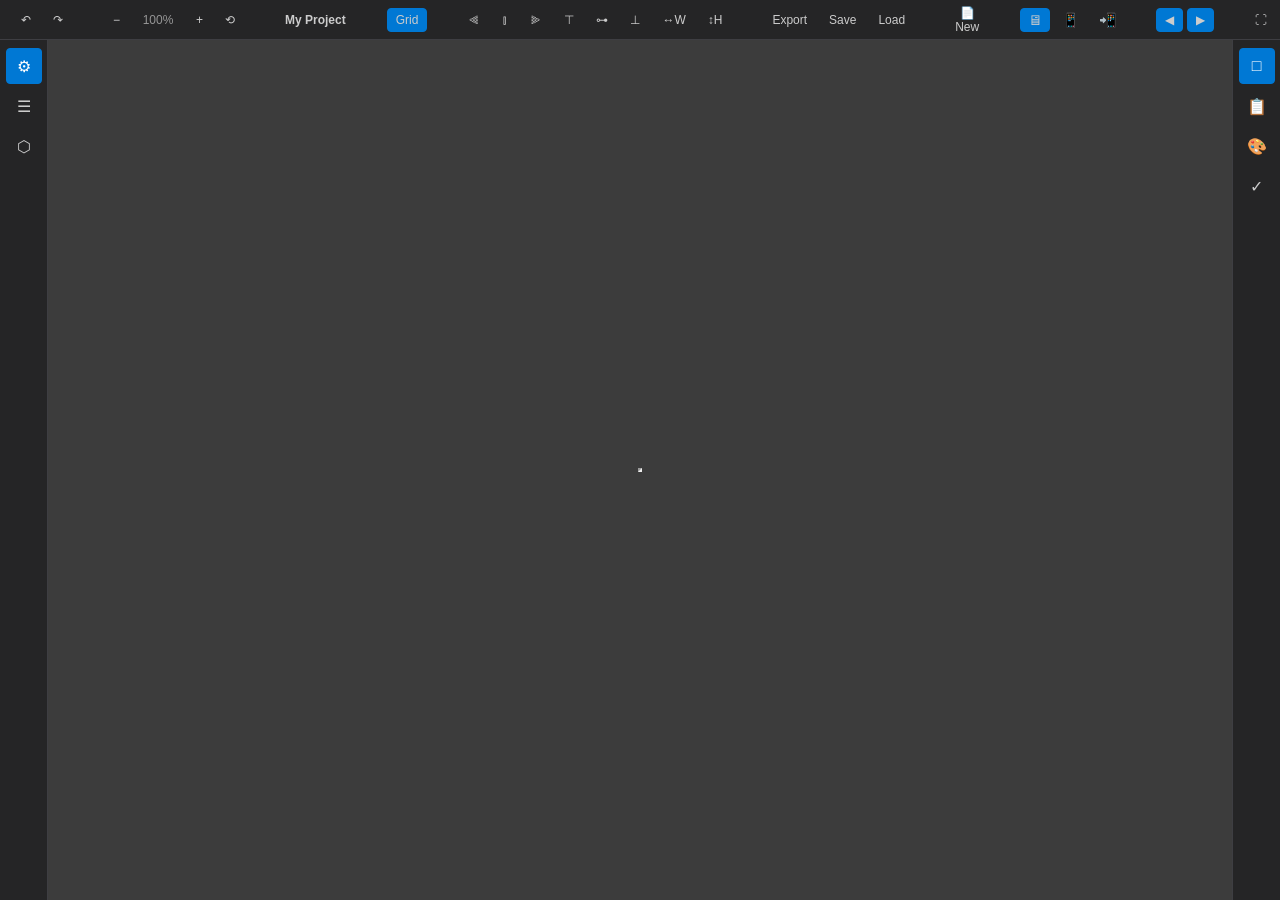
==== commit 707eafda: "1" ====
--- a/index.html
+++ b/index.html
@@ -4,21 +4,7 @@
     <meta charset="UTF-8">
     <meta name="viewport" content="width=device-width, initial-scale=1.0">
     <title>HTML Visual Editor</title>
-    <link rel="stylesheet" href="css/base/base.css">
-    <link rel="stylesheet" href="css/variables.css">
-    <link rel="stylesheet" href="css/layout.css">
-    <link rel="stylesheet" href="css/scrollbar.css">
-    <link rel="stylesheet" href="css/canvas/canvas.css">
-    <link rel="stylesheet" href="css/interaction/interaction.css">
-    <link rel="stylesheet" href="css/layers.css">
-    <link rel="stylesheet" href="css/page-tabs.css">
-    <link rel="stylesheet" href="css/viewport.css">
-    <link rel="stylesheet" href="css/quality.css">
-    <link rel="stylesheet" href="css/components/components.css">
-    <link rel="stylesheet" href="css/templates.css">
-    <link rel="stylesheet" href="css/theme.css">
-    <link rel="stylesheet" href="css/css-editor.css">
-    <link rel="stylesheet" href="css/notifications.css">
+    <link rel="stylesheet" href="src/studio/styles/editor.css">
 </head>
 <body>
     <div class="editor-layout">
@@ -134,6 +120,6 @@
     <!-- Context Menu -->
     <div class="context-menu" id="context-menu"></div>
 
-    <script type="module" src="js/editor.js"></script>
+    <script type="module" src="src/studio/bootstrap/main.js"></script>
 </body>
 </html>
--- a/src/studio/styles/editor.css
+++ b/src/studio/styles/editor.css
@@ -0,0 +1,7 @@
+@import "./base/index.css";
+@import "./layout/index.css";
+@import "./canvas/index.css";
+@import "./interaction/index.css";
+@import "./components/index.css";
+@import "./features/index.css";
+@import "./themes/index.css";
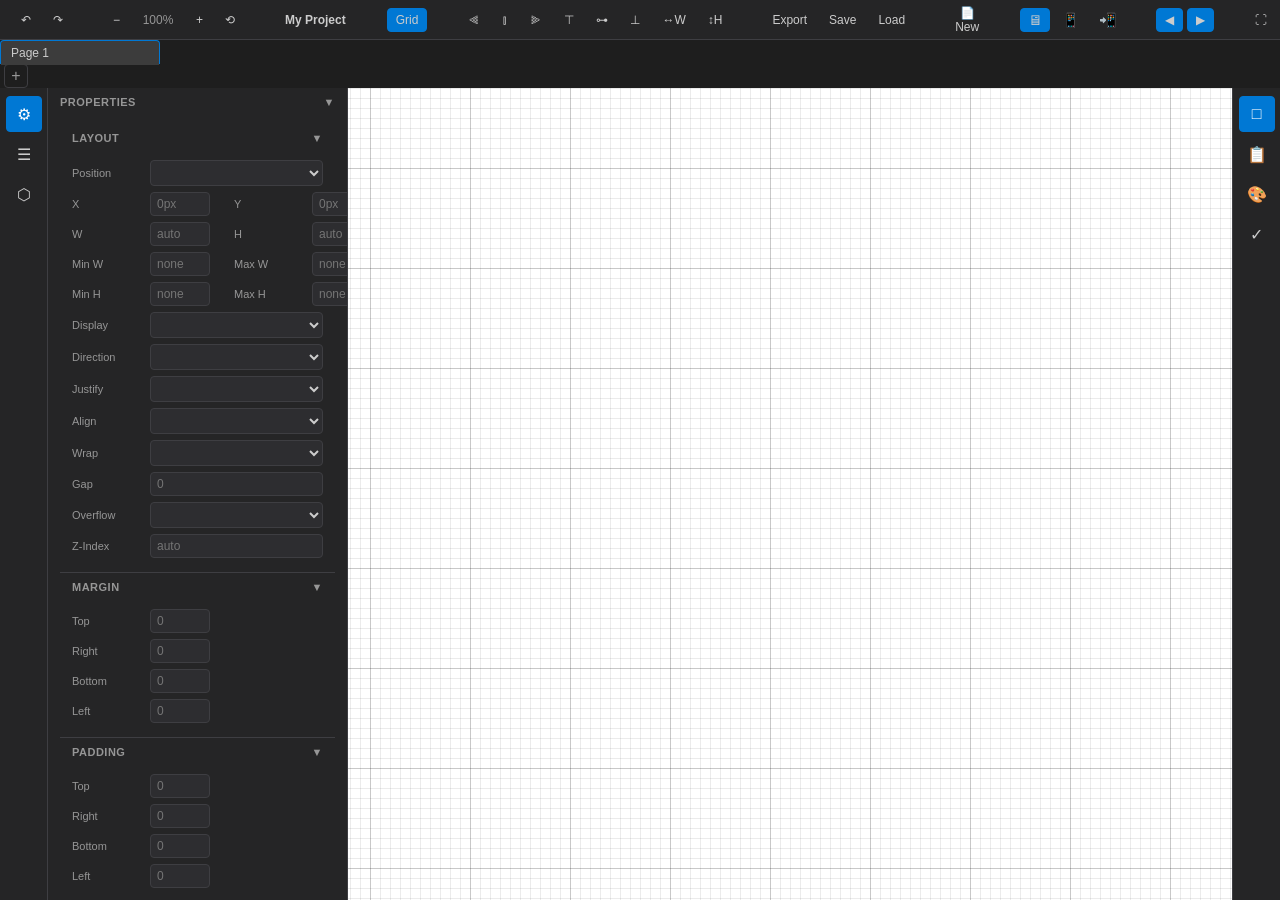
==== commit 3f233ad3: "last update" ====
--- a/index.html
+++ b/index.html
@@ -4,6 +4,7 @@
     <meta charset="UTF-8">
     <meta name="viewport" content="width=device-width, initial-scale=1.0">
     <title>HTML Visual Editor</title>
+    <link rel="icon" href="data:,">
     <link rel="stylesheet" href="src/studio/styles/editor.css">
 </head>
 <body>
--- a/src/studio/styles/editor.css
+++ b/src/studio/styles/editor.css
@@ -1,7 +1,7 @@
-@import "./base/index.css";
-@import "./layout/index.css";
-@import "./canvas/index.css";
-@import "./interaction/index.css";
-@import "./components/index.css";
-@import "./features/index.css";
-@import "./themes/index.css";
+@import "/src/studio/styles/base/index.css";
+@import "/src/studio/styles/layout/index.css";
+@import "/src/studio/styles/canvas/index.css";
+@import "/src/studio/styles/interaction/index.css";
+@import "/src/studio/styles/components/index.css";
+@import "/src/studio/styles/features/index.css";
+@import "/src/studio/styles/themes/index.css";
